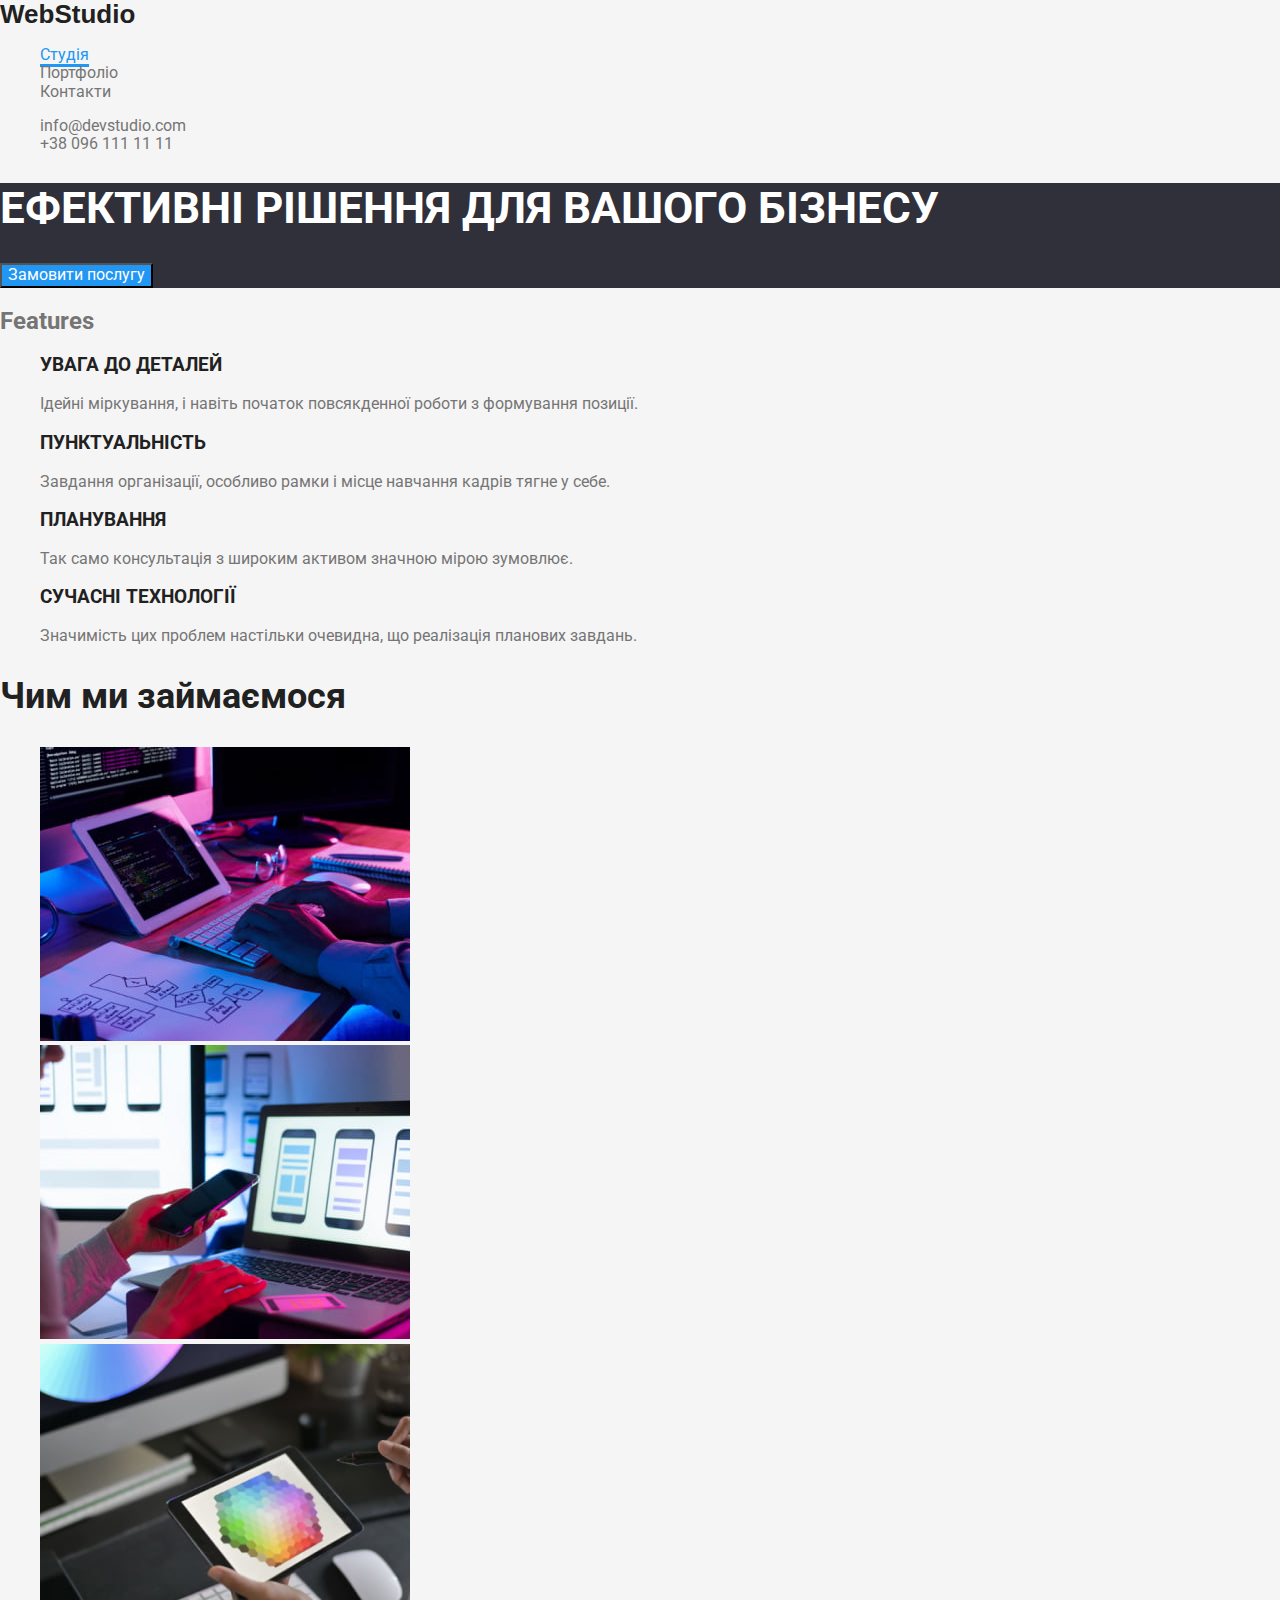
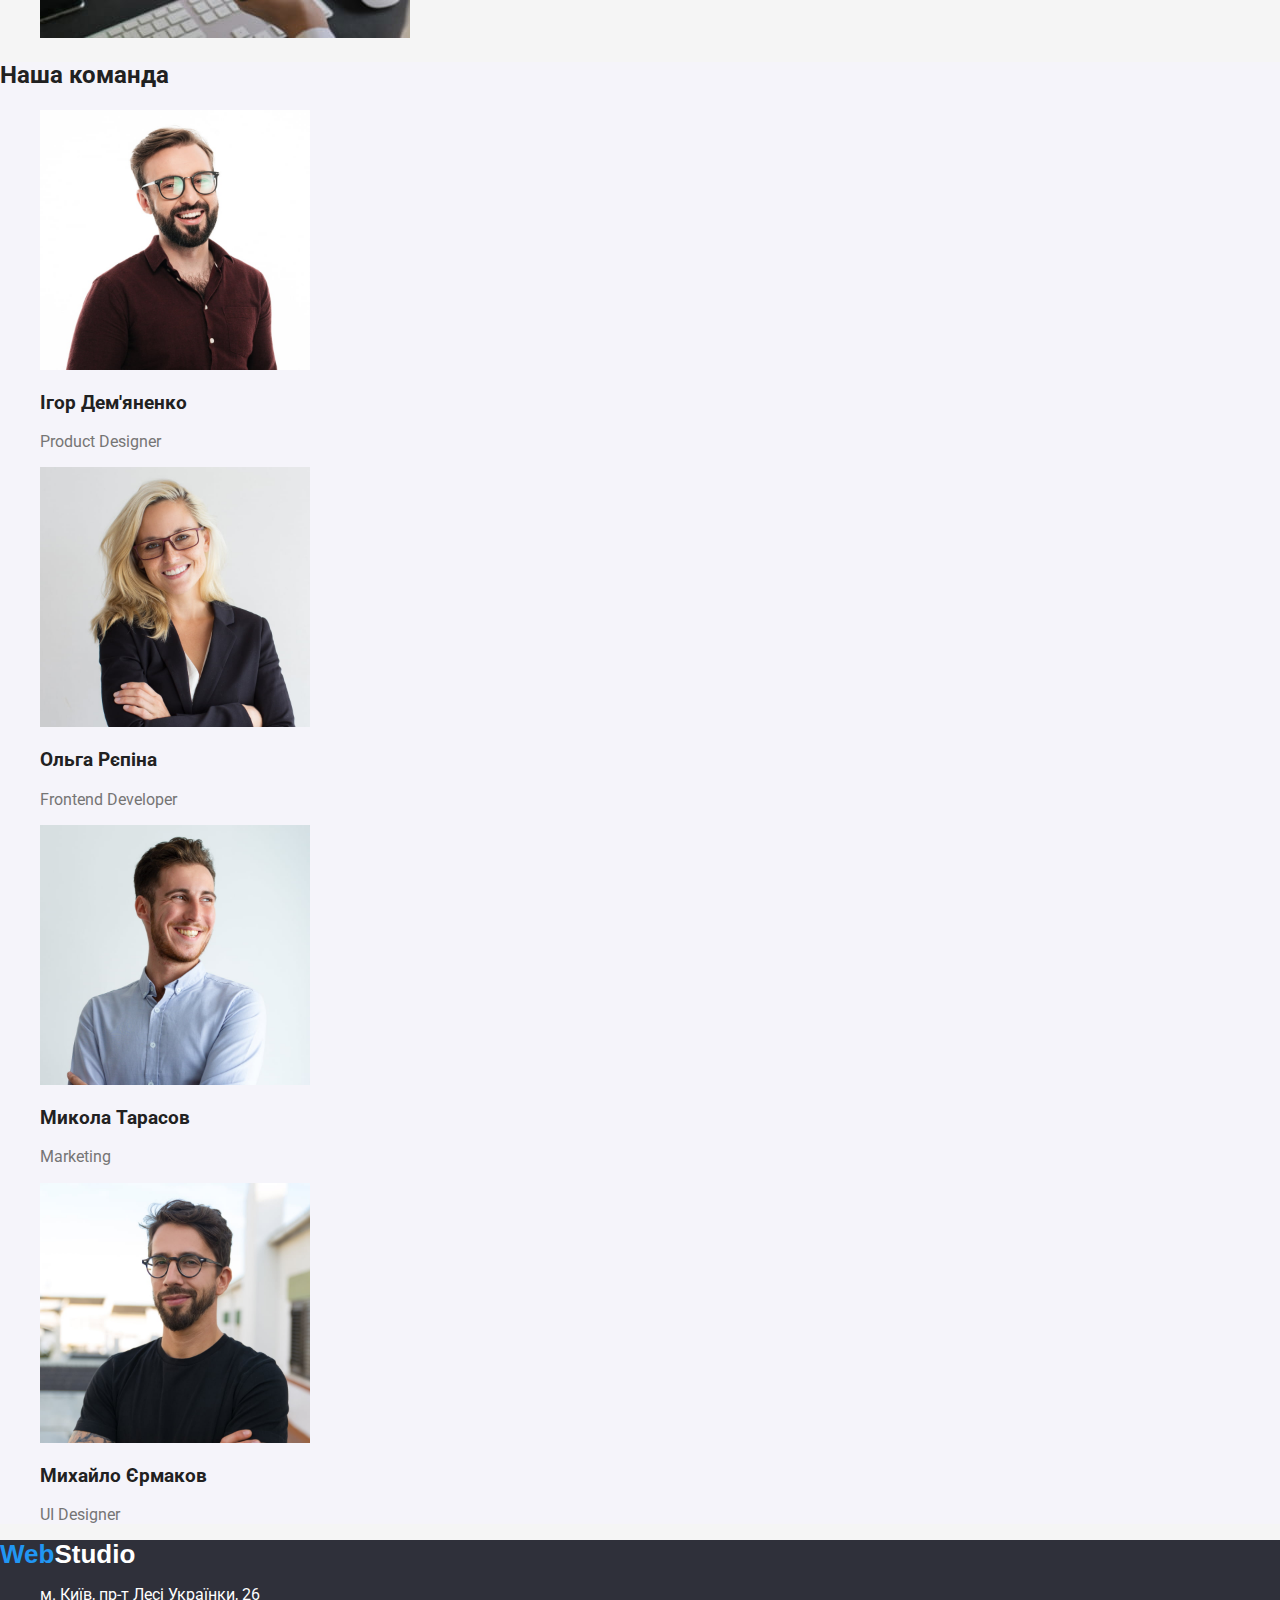
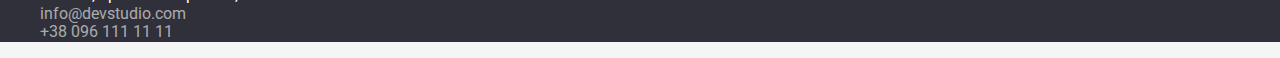
==== index.html @ ac358b52 "add-hovers" ====
<!DOCTYPE html>
<html lang="en">
<head>
    <meta charset="UTF-8">
    <meta name="viewport" content="width=device-width, initial-scale=1.0">
    <title>ВЕБ Судія Києва</title>
    <link
    rel="stylesheet"
    href="https://cdnjs.cloudflare.com/ajax/libs/modern-normalize/1.0.0/modern-normalize.min.css"/>
    <link rel="preconnect" href="https://fonts.googleapis.com">
    <link rel="preconnect" href="https://fonts.gstatic.com" crossorigin>
    <link href="https://fonts.googleapis.com/css2?family=Raleway:wght@700&family=Roboto:wght@400;500;700;900&display=swap"
        rel="stylesheet">
    <link rel="stylesheet" href="./css/styles.css">
</head>
<body>
    <header>
        <!-- LOGO -->
        <a class="logo" href="./index.html">web<span class="logo-acsent">Studio</span></a>
        <!-- NAVIGATION -->
        <nav class="nav">
            <ul class="nav_list">
                <li class="nav_item"><a class="nav_link active" href="./index.html">студія</a></li>
                <li class="nav_item"><a class="nav_link" href="./portfolio.html">портфоліо</a></li>
                <li class="nav_item"><a class="nav_link" href="#address_s">контакти</a></li>
            </ul>
        </nav>
        <!-- CONTACTS -->
        <ul class="contacts_list list">
            <li class="contacts_item"><a class="contacts mail" href="mailto:info@devstudio.com">info@devstudio.com</a></li>
            <li class="contacts_item"><a class="contacts tel" href="tel:+380961111111">+38 096 111 11 11</a></li>
    </ul>
    </header>
    <main>
        <!-- HERO -->
        <section class="hero">
            <h1 class="hero_title">Ефективні рішення для вашого бізнесу</h1>
            <button type="button" class="hero_button">Замовити послугу</button>
        </section>
        <!-- FEATURES -->
        <section class="features"> 
            <h2 class="features_title">Features</h2>
        <ul class="features_list">
            <li class="features_item"><h3 class="features_item-title">УВАГА ДО ДЕТАЛЕЙ</h3><p>Ідейні міркування, і навіть початок повсякденної роботи з формування позиції.</p></li>
            <li class="features_item"><h3 class="features_item-title">ПУНКТУАЛЬНІСТЬ</h3><p>Завдання організації, особливо рамки і місце навчання кадрів тягне у себе.</p></li>
            <li class="features_item"><h3 class="features_item-title">ПЛАНУВАННЯ</h3><p>Так само консультація з широким активом значною мірою зумовлює.</p></li>
            <li class="features_item"><h3 class="features_item-title">СУЧАСНІ ТЕХНОЛОГІЇ</h3><p>Значимість цих проблем настільки очевидна, що реалізація планових завдань.</p></li>
        </ul>                           
        </section>
        <!-- our business -->
        <section class="our-work">
            <h2 class="our-work_title">Чим ми займаємося</h2>
            <ul class="our-work_list">
            <li class="our-work_item"><img width="370" src="images/our_work/desktot.jpg" alt=""></li>
            <li class="our-work_item"><img width="370" src="images/our_work/mobile.jpg" alt=""></li>
            <li class="our-work_item"><img width="370" src="images/our_work/tablet.jpg" alt=""></li>
        </ul>
        </section>
        <!-- TEAM -->
        <section class="team">
            <h2 class="team_title">Наша команда</h2>
        <ul class="team_list">
            <li class="team_item"><div><img width="270" src="images/team/igor.jpg" alt=""><h3 class="team_item-title">Ігор Дем'яненко</h3><p>Product Designer</p></div></li>
            <li class="team_item"><div><img width="270" src="images/team/olga.jpg" alt=""><h3 class="team_item-title">Ольга Рєпіна</h3><p>Frontend Developer</p></div></li>
            <li class="team_item"><div><img width="270" src="images/team/mukola.jpg" alt=""><h3 class="team_item-title">Микола Тарасов</h3><p>Marketing</p></div></li>
            <li class="team_item"><div><img width="270" src="images/team/muhaylo.jpg" alt=""><h3 class="team_item-title">Михайло Єрмаков</h3><p>UI Designer</p></div>
            </li>
        </ul>
        </section>
    </main>
    <footer class="footer">
        <!-- LOGO -->
        <a class="logo" href="./index.html">web<span class="logo-acsent">Studio</span></a>
        <!-- ADDRESS -->
        <address class="address" id="address_s">
            <ul class="address_list">
            <li class="address_item"><a class="address_link address-map" href="https://www.google.com/maps/place/%D0%B1%D1%83%D0%BB.+%D0%9B%D0%B5%D1%81%D0%B8+%D0%A3%D0%BA%D1%80%D0%B0%D0%B8%D0%BD%D0%BA%D0%B8,+26,+%D0%9A%D0%B8%D0%B5%D0%B2,+02000/@50.4260705,30.5378545,18.25z/data=!4m10!1m2!2m1!1z0LwuINCa0LjRl9CyLCDQv9GALdGCINCb0LXRgdGWINCj0LrRgNCw0ZfQvdC60LgsIDI2!3m6!1s0x40d4cf0e033ecbe9:0x57a4dffefec77da0!8m2!3d50.4265807!4d30.5383858!15sCjPQvC4g0JrQuNGX0LIsINC_0YAt0YIg0JvQtdGB0ZYg0KPQutGA0LDRl9C90LrQuCwgMjaSARFjb21wb3VuZF9idWlsZGluZ-ABAA!16s%2Fg%2F1tctq5jv?entry=ttu"
                target="_blank" >м. Київ, пр-т Лесі Українки, 26</a></li>
            <li class="address_item"><a class="address_link address-mail" href="mailto:info@devstudio.com">info@devstudio.com</a></li>
            <li class="address_item"><a class="address_link address-tel" href="tel:+380961111111">+38 096 111 11 11</a></li>
        </ul>
        </address>
    </footer>
</body>
</html>
---- css/styles.css ----
:root{
    --main-text-color:#757575;
    --sec-text-color:#212121;
    --acsent-text-color:#FFFFFF;
    --acsent-cec-text-color:#2196F3;

    --main-bgc:#F5F5F5;
    --sec-bgc:#F5F4FA;
    --acsent-bgc:#2F303A;

    --main-text-size: 16px;
}



body {
    background: var(--main-bgc); 
    color: var(--main-text-color);
    font-size: var(--main-text-size);
    font-family: roboto, sans-serif;
}

ul {
list-style: none;
}


a {
    text-decoration: none;
   color: var(--main-text-color);
}

.logo {
    color: var(--acsent-cec-text-color);
    font-size: 26px;
    font-weight: 700;
    text-transform: capitalize;
    font-family: ralewey, sans-serif;
}

.logo:hover {
    color: var(--sec-text-color);
}

.logo-acsent {
    color: var(--sec-text-color);
    text-transform: capitalize;
}

.logo-acsent:hover {
    color: var(--acsent-cec-text-color);
}

.nav_link {
    text-transform: capitalize;
}

.nav_link:hover,
.nav_link:focus {
    color: var(--acsent-cec-text-color);
}

.active {
    color: var(--acsent-cec-text-color);
    border-bottom: 3px solid var(--acsent-cec-text-color);
}

.contacts:hover,
.contacts:focus {
    color: var(--acsent-cec-text-color);
}

.hero {
    background-color: var(--acsent-bgc);
}

.hero_title {
    font-size: 44px;
    color: var(--acsent-text-color);
    text-transform: uppercase;
}

.hero_button {
     background-color: var(--acsent-cec-text-color);
     color: var(--acsent-text-color);

}

.features_item-title {
    color: var(--sec-text-color);
    font-weight: 700;
    text-transform: capitalize;
}

.our-work_title {
    color: var(--sec-text-color);
    font-size: 36px;
    font-weight: 700;

}

.team {
    background-color: var(--sec-bgc);
}

.team_title {
    color: var(--sec-text-color);
}

.team_item-title {
    color: var(--sec-text-color);
}

.footer {
    background-color: var(--acsent-bgc);
}

.footer .logo-acsent {
    color: var(--acsent-text-color);
}

.footer .logo:hover{
    color: var(--acsent-text-color);
}

.footer .logo-acsent:hover {
    color: var(--acsent-cec-text-color);
}

.address {
    font-style: normal;
    color: var(--acsent-text-color);
}

.address_link:hover{
    color: var(--acsent-cec-text-color);
}

.address-map {
color: var(--acsent-text-color);
}

.address-mail,
.address-tel {
    color: rgba(255, 255, 255, 0.6);
}
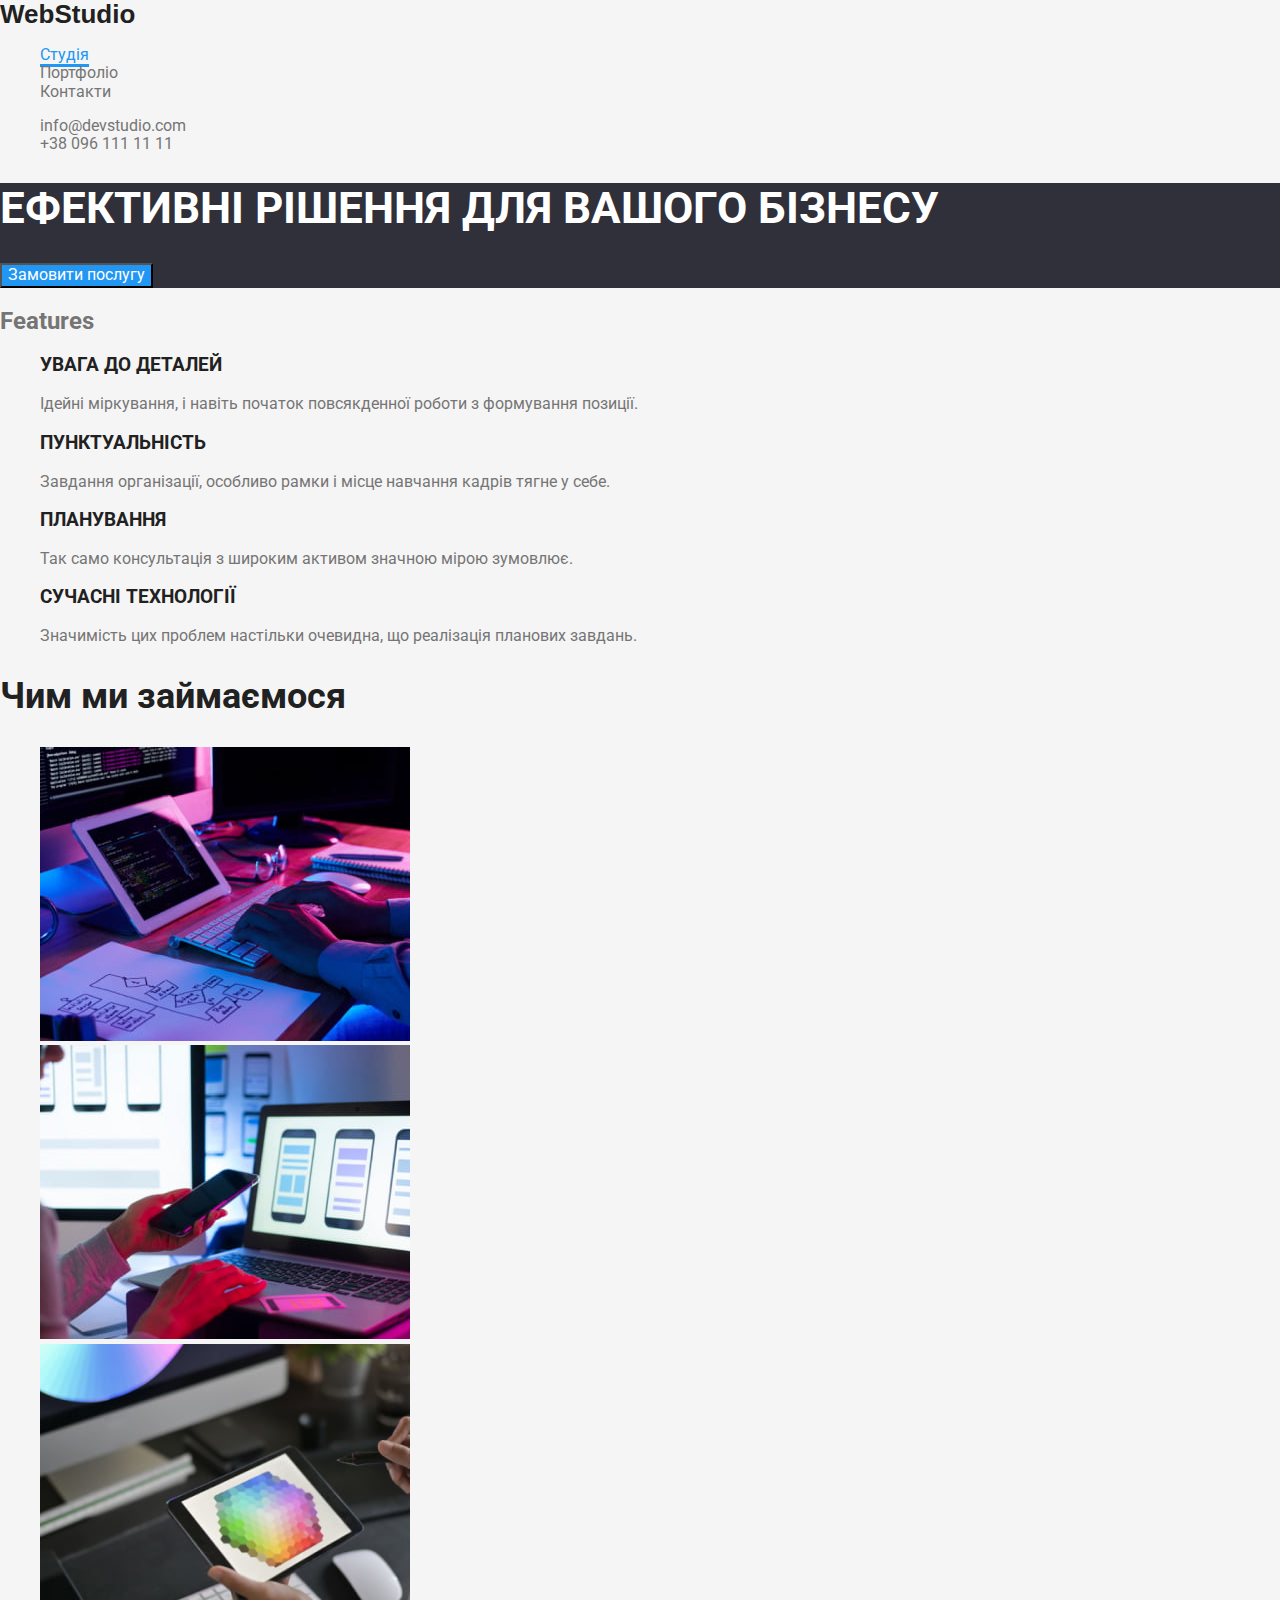
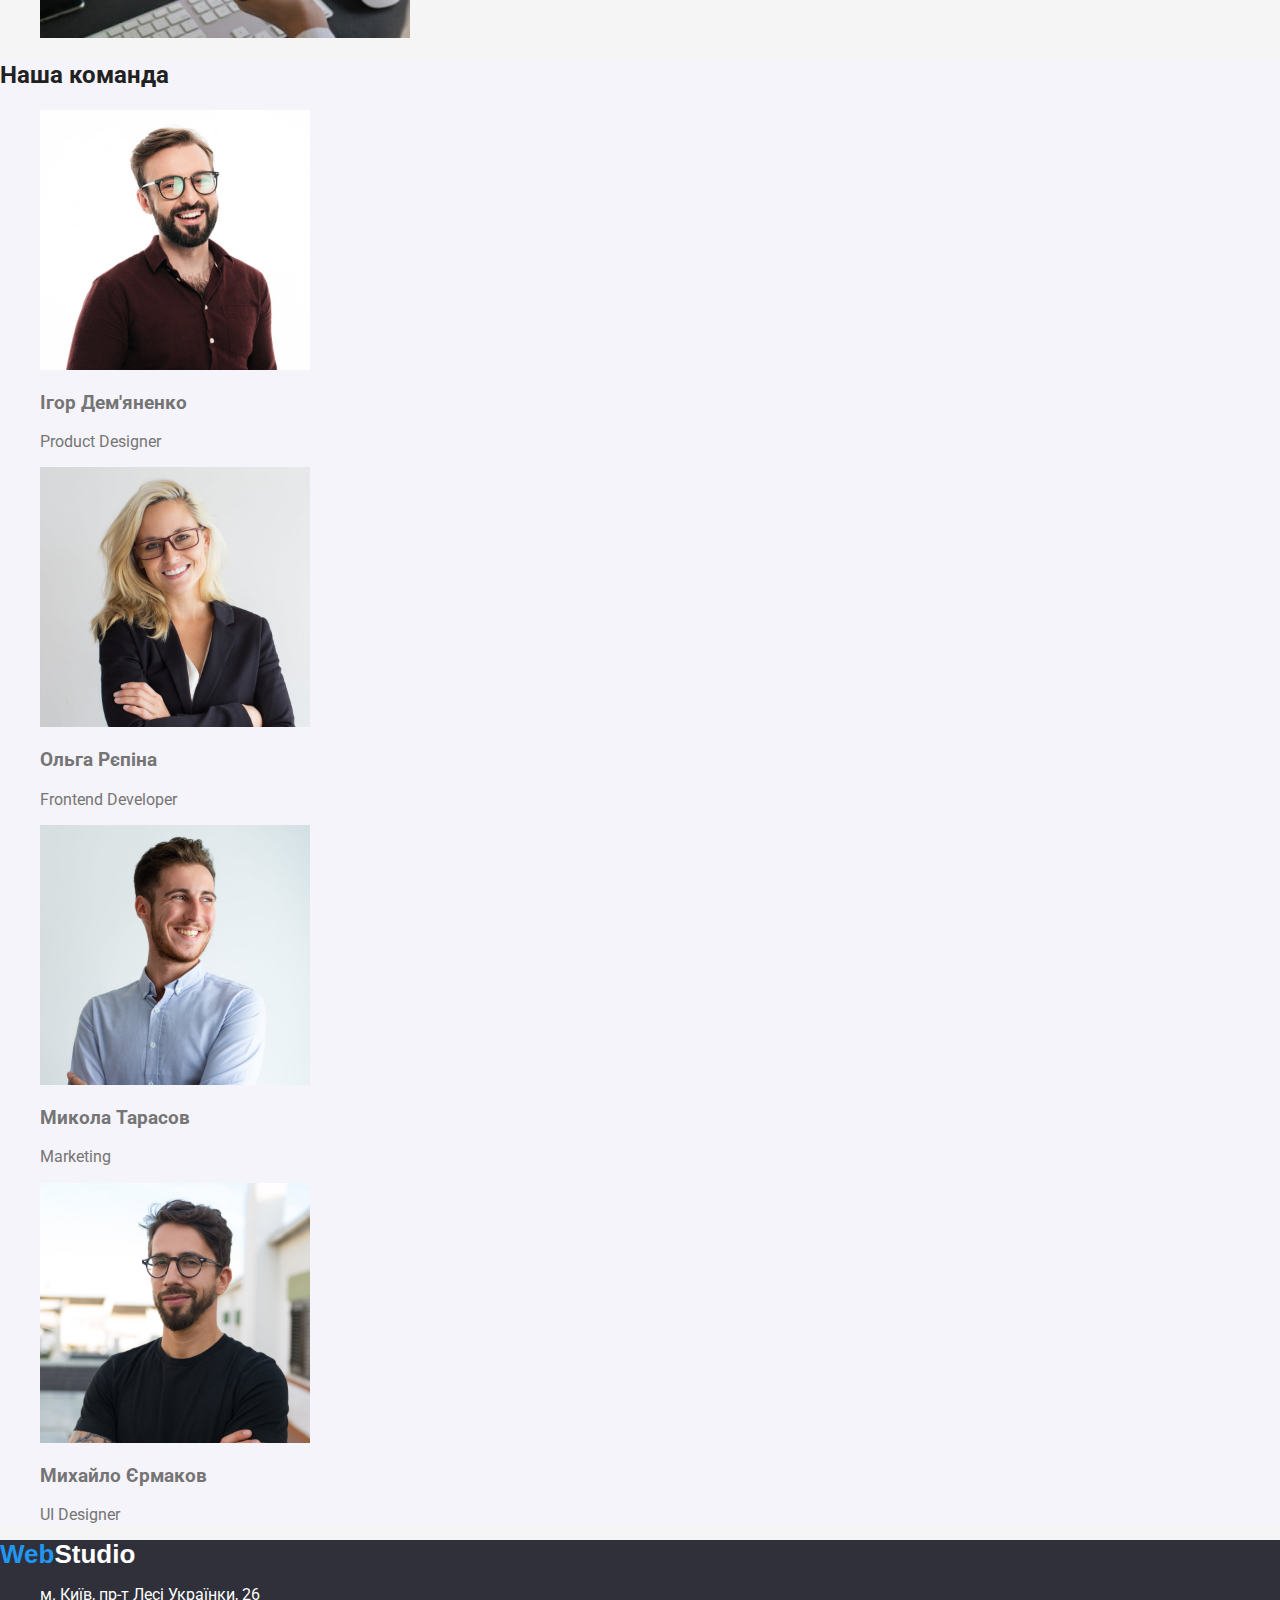
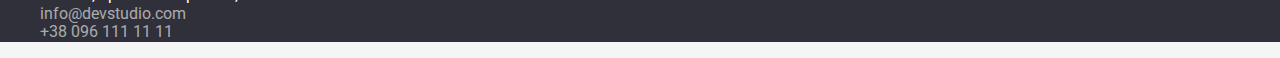
==== commit ac580087: "fin-class-names" ====
--- a/index.html
+++ b/index.html
@@ -20,50 +20,50 @@
         <!-- NAVIGATION -->
         <nav class="nav">
             <ul class="nav_list">
-                <li class="nav_item"><a class="nav_link active" href="./index.html">студія</a></li>
-                <li class="nav_item"><a class="nav_link" href="./portfolio.html">портфоліо</a></li>
-                <li class="nav_item"><a class="nav_link" href="#address_s">контакти</a></li>
+                <li class="nav-item"><a class="nav-link active" href="./index.html">студія</a></li>
+                <li class="nav-item"><a class="nav-link" href="./portfolio.html">портфоліо</a></li>
+                <li class="nav-item"><a class="nav-link" href="#address_s">контакти</a></li>
             </ul>
         </nav>
         <!-- CONTACTS -->
-        <ul class="contacts_list list">
-            <li class="contacts_item"><a class="contacts mail" href="mailto:info@devstudio.com">info@devstudio.com</a></li>
-            <li class="contacts_item"><a class="contacts tel" href="tel:+380961111111">+38 096 111 11 11</a></li>
+        <ul class="contacts-list list">
+            <li class="contacts-item"><a class="contacts-linck mail" href="mailto:info@devstudio.com">info@devstudio.com</a></li>
+            <li class="contacts-item"><a class="contacts-linck tel" href="tel:+380961111111">+38 096 111 11 11</a></li>
     </ul>
     </header>
     <main>
         <!-- HERO -->
         <section class="hero">
-            <h1 class="hero_title">Ефективні рішення для вашого бізнесу</h1>
-            <button type="button" class="hero_button">Замовити послугу</button>
+            <h1 class="hero-title">Ефективні рішення для вашого бізнесу</h1>
+            <button type="button" class="hero-button">Замовити послугу</button>
         </section>
         <!-- FEATURES -->
         <section class="features"> 
-            <h2 class="features_title">Features</h2>
-        <ul class="features_list">
-            <li class="features_item"><h3 class="features_item-title">УВАГА ДО ДЕТАЛЕЙ</h3><p>Ідейні міркування, і навіть початок повсякденної роботи з формування позиції.</p></li>
-            <li class="features_item"><h3 class="features_item-title">ПУНКТУАЛЬНІСТЬ</h3><p>Завдання організації, особливо рамки і місце навчання кадрів тягне у себе.</p></li>
-            <li class="features_item"><h3 class="features_item-title">ПЛАНУВАННЯ</h3><p>Так само консультація з широким активом значною мірою зумовлює.</p></li>
-            <li class="features_item"><h3 class="features_item-title">СУЧАСНІ ТЕХНОЛОГІЇ</h3><p>Значимість цих проблем настільки очевидна, що реалізація планових завдань.</p></li>
+            <h2 class="features-title">Features</h2>
+        <ul class="features-list">
+            <li class="features-item"><h3 class="features-item-title">УВАГА ДО ДЕТАЛЕЙ</h3><p>Ідейні міркування, і навіть початок повсякденної роботи з формування позиції.</p></li>
+            <li class="features-item"><h3 class="features-item-title">ПУНКТУАЛЬНІСТЬ</h3><p>Завдання організації, особливо рамки і місце навчання кадрів тягне у себе.</p></li>
+            <li class="features-item"><h3 class="features-item-title">ПЛАНУВАННЯ</h3><p>Так само консультація з широким активом значною мірою зумовлює.</p></li>
+            <li class="features-item"><h3 class="features-item-title">СУЧАСНІ ТЕХНОЛОГІЇ</h3><p>Значимість цих проблем настільки очевидна, що реалізація планових завдань.</p></li>
         </ul>                           
         </section>
         <!-- our business -->
         <section class="our-work">
-            <h2 class="our-work_title">Чим ми займаємося</h2>
-            <ul class="our-work_list">
-            <li class="our-work_item"><img width="370" src="images/our_work/desktot.jpg" alt=""></li>
-            <li class="our-work_item"><img width="370" src="images/our_work/mobile.jpg" alt=""></li>
-            <li class="our-work_item"><img width="370" src="images/our_work/tablet.jpg" alt=""></li>
+            <h2 class="our-work-title">Чим ми займаємося</h2>
+            <ul class="our-work-list">
+            <li class="our-work-item"><img width="370" src="images/our_work/desktot.jpg" alt=""></li>
+            <li class="our-work-item"><img width="370" src="images/our_work/mobile.jpg" alt=""></li>
+            <li class="our-work-item"><img width="370" src="images/our_work/tablet.jpg" alt=""></li>
         </ul>
         </section>
         <!-- TEAM -->
         <section class="team">
-            <h2 class="team_title">Наша команда</h2>
-        <ul class="team_list">
-            <li class="team_item"><div><img width="270" src="images/team/igor.jpg" alt=""><h3 class="team_item-title">Ігор Дем'яненко</h3><p>Product Designer</p></div></li>
-            <li class="team_item"><div><img width="270" src="images/team/olga.jpg" alt=""><h3 class="team_item-title">Ольга Рєпіна</h3><p>Frontend Developer</p></div></li>
-            <li class="team_item"><div><img width="270" src="images/team/mukola.jpg" alt=""><h3 class="team_item-title">Микола Тарасов</h3><p>Marketing</p></div></li>
-            <li class="team_item"><div><img width="270" src="images/team/muhaylo.jpg" alt=""><h3 class="team_item-title">Михайло Єрмаков</h3><p>UI Designer</p></div>
+            <h2 class="team-title">Наша команда</h2>
+        <ul class="team-list">
+            <li class="team-item"><div><img width="270" src="images/team/igor.jpg" alt=""><h3 class="team_item-title">Ігор Дем'яненко</h3><p>Product Designer</p></div></li>
+            <li class="team-item"><div><img width="270" src="images/team/olga.jpg" alt=""><h3 class="team_item-title">Ольга Рєпіна</h3><p>Frontend Developer</p></div></li>
+            <li class="team-item"><div><img width="270" src="images/team/mukola.jpg" alt=""><h3 class="team_item-title">Микола Тарасов</h3><p>Marketing</p></div></li>
+            <li class="team-item"><div><img width="270" src="images/team/muhaylo.jpg" alt=""><h3 class="team_item-title">Михайло Єрмаков</h3><p>UI Designer</p></div>
             </li>
         </ul>
         </section>
@@ -73,11 +73,11 @@
         <a class="logo" href="./index.html">web<span class="logo-acsent">Studio</span></a>
         <!-- ADDRESS -->
         <address class="address" id="address_s">
-            <ul class="address_list">
-            <li class="address_item"><a class="address_link address-map" href="https://www.google.com/maps/place/%D0%B1%D1%83%D0%BB.+%D0%9B%D0%B5%D1%81%D0%B8+%D0%A3%D0%BA%D1%80%D0%B0%D0%B8%D0%BD%D0%BA%D0%B8,+26,+%D0%9A%D0%B8%D0%B5%D0%B2,+02000/@50.4260705,30.5378545,18.25z/data=!4m10!1m2!2m1!1z0LwuINCa0LjRl9CyLCDQv9GALdGCINCb0LXRgdGWINCj0LrRgNCw0ZfQvdC60LgsIDI2!3m6!1s0x40d4cf0e033ecbe9:0x57a4dffefec77da0!8m2!3d50.4265807!4d30.5383858!15sCjPQvC4g0JrQuNGX0LIsINC_0YAt0YIg0JvQtdGB0ZYg0KPQutGA0LDRl9C90LrQuCwgMjaSARFjb21wb3VuZF9idWlsZGluZ-ABAA!16s%2Fg%2F1tctq5jv?entry=ttu"
+            <ul class="address-list">
+            <li class="address-item"><a class="address-link address-map" href="https://www.google.com/maps/place/%D0%B1%D1%83%D0%BB.+%D0%9B%D0%B5%D1%81%D0%B8+%D0%A3%D0%BA%D1%80%D0%B0%D0%B8%D0%BD%D0%BA%D0%B8,+26,+%D0%9A%D0%B8%D0%B5%D0%B2,+02000/@50.4260705,30.5378545,18.25z/data=!4m10!1m2!2m1!1z0LwuINCa0LjRl9CyLCDQv9GALdGCINCb0LXRgdGWINCj0LrRgNCw0ZfQvdC60LgsIDI2!3m6!1s0x40d4cf0e033ecbe9:0x57a4dffefec77da0!8m2!3d50.4265807!4d30.5383858!15sCjPQvC4g0JrQuNGX0LIsINC_0YAt0YIg0JvQtdGB0ZYg0KPQutGA0LDRl9C90LrQuCwgMjaSARFjb21wb3VuZF9idWlsZGluZ-ABAA!16s%2Fg%2F1tctq5jv?entry=ttu"
                 target="_blank" >м. Київ, пр-т Лесі Українки, 26</a></li>
-            <li class="address_item"><a class="address_link address-mail" href="mailto:info@devstudio.com">info@devstudio.com</a></li>
-            <li class="address_item"><a class="address_link address-tel" href="tel:+380961111111">+38 096 111 11 11</a></li>
+            <li class="address-item"><a class="address-link address-mail" href="mailto:info@devstudio.com">info@devstudio.com</a></li>
+            <li class="address-item"><a class="address-link address-tel" href="tel:+380961111111">+38 096 111 11 11</a></li>
         </ul>
         </address>
     </footer>
--- a/css/styles.css
+++ b/css/styles.css
@@ -51,12 +51,12 @@
     color: var(--acsent-cec-text-color);
 }
 
-.nav_link {
+.nav-link {
     text-transform: capitalize;
 }
 
-.nav_link:hover,
-.nav_link:focus {
+.nav-link:hover,
+.nav-link:focus {
     color: var(--acsent-cec-text-color);
 }
 
@@ -74,25 +74,25 @@
     background-color: var(--acsent-bgc);
 }
 
-.hero_title {
+.hero-title {
     font-size: 44px;
     color: var(--acsent-text-color);
     text-transform: uppercase;
 }
 
-.hero_button {
+.hero-button {
      background-color: var(--acsent-cec-text-color);
      color: var(--acsent-text-color);
 
 }
 
-.features_item-title {
+.features-item-title {
     color: var(--sec-text-color);
     font-weight: 700;
     text-transform: capitalize;
 }
 
-.our-work_title {
+.our-work-title {
     color: var(--sec-text-color);
     font-size: 36px;
     font-weight: 700;
@@ -103,11 +103,11 @@
     background-color: var(--sec-bgc);
 }
 
-.team_title {
+.team-title {
     color: var(--sec-text-color);
 }
 
-.team_item-title {
+.team-item-title {
     color: var(--sec-text-color);
 }
 
@@ -132,7 +132,7 @@
     color: var(--acsent-text-color);
 }
 
-.address_link:hover{
+.address-link:hover{
     color: var(--acsent-cec-text-color);
 }
 
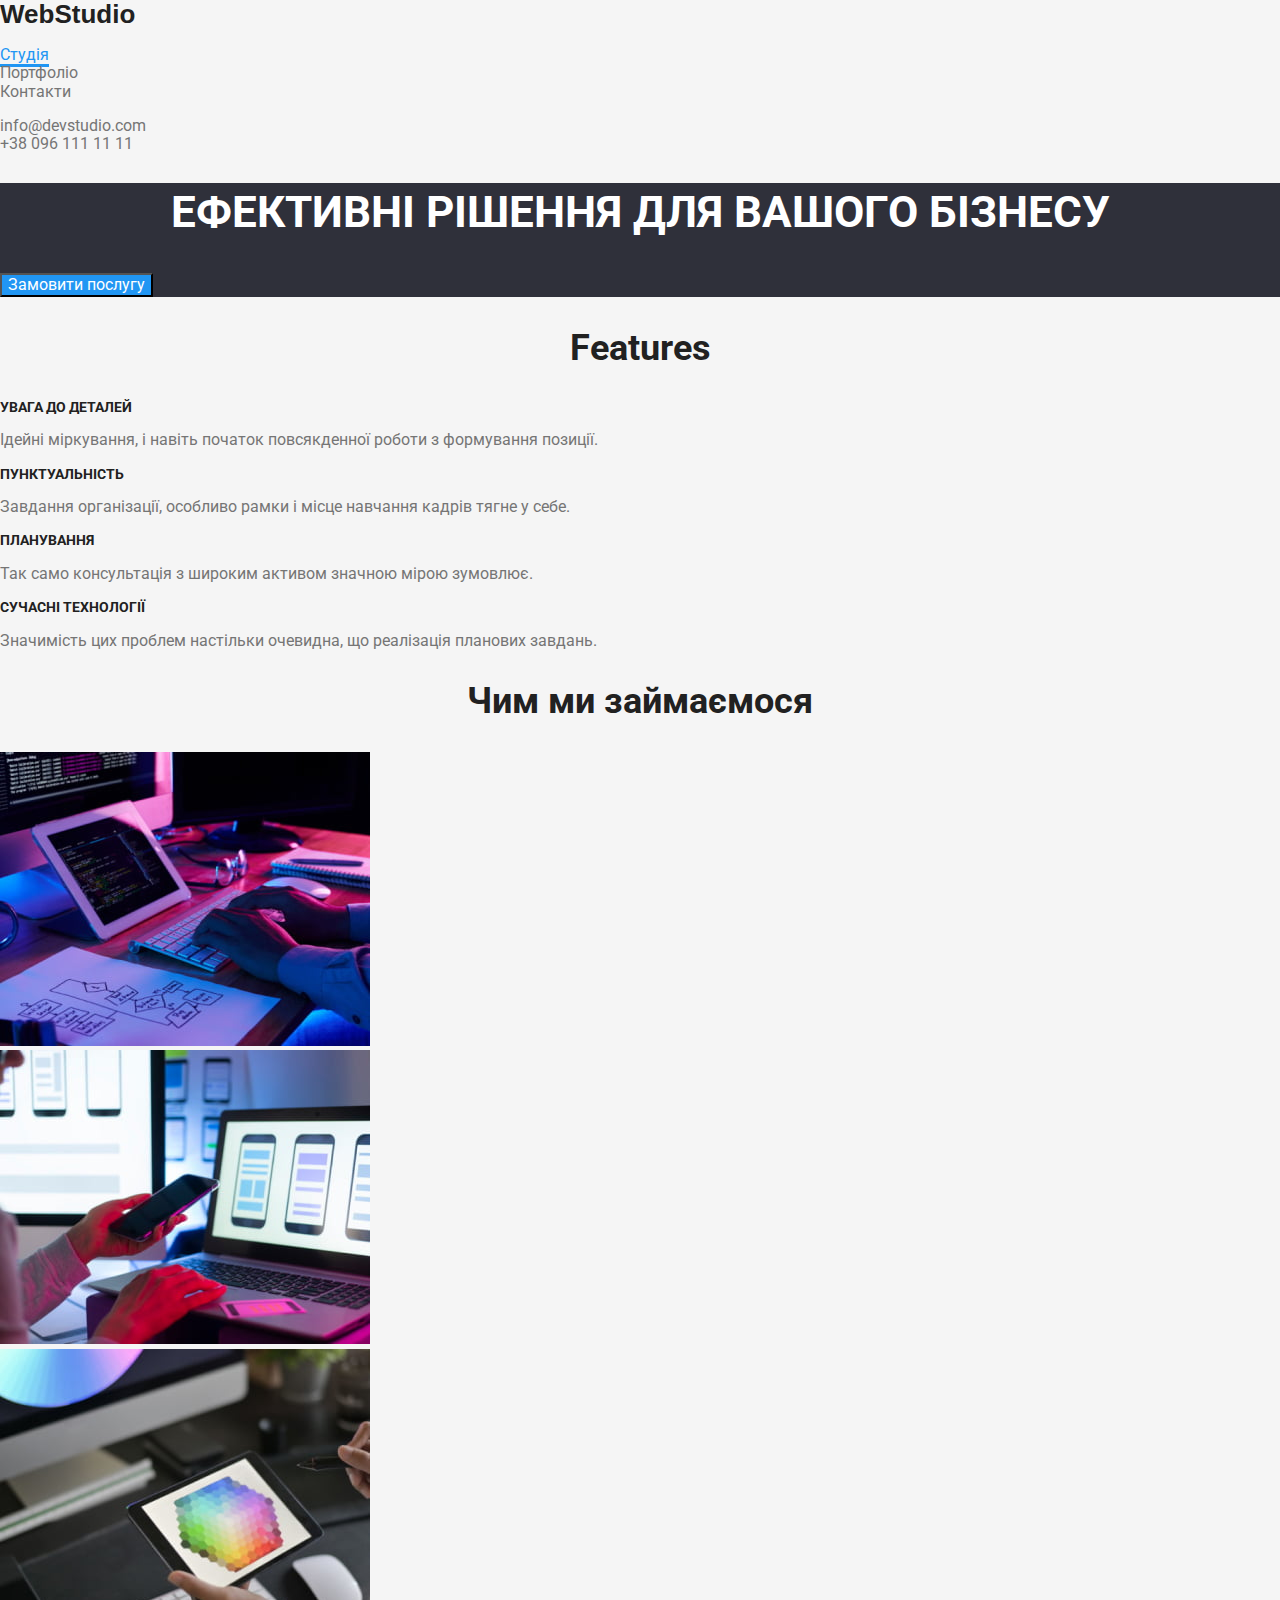
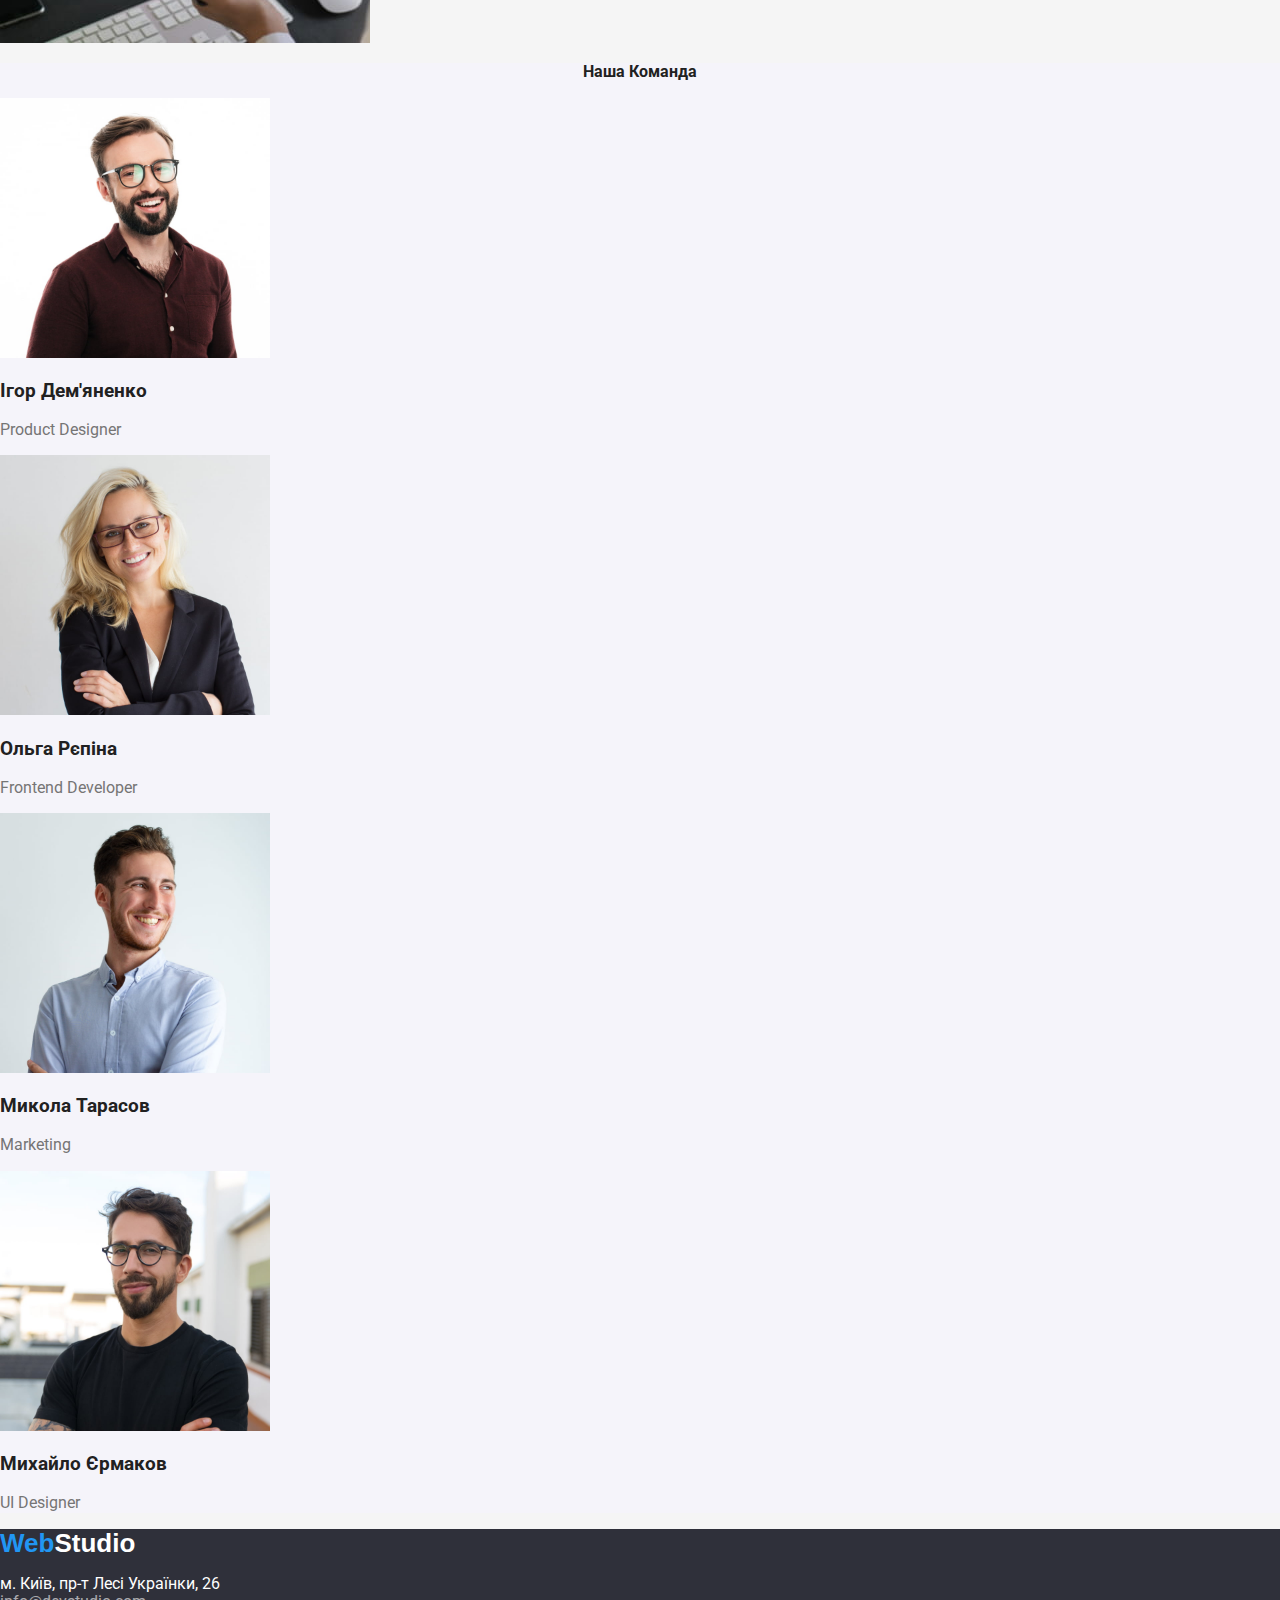
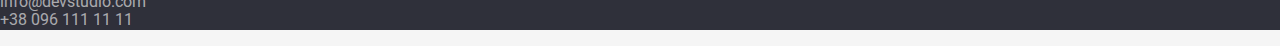
==== commit afb47b91: "add-styles-to-titles" ====
--- a/index.html
+++ b/index.html
@@ -19,7 +19,7 @@
         <a class="logo" href="./index.html">web<span class="logo-acsent">Studio</span></a>
         <!-- NAVIGATION -->
         <nav class="nav">
-            <ul class="nav_list">
+            <ul class="nav-list">
                 <li class="nav-item"><a class="nav-link active" href="./index.html">студія</a></li>
                 <li class="nav-item"><a class="nav-link" href="./portfolio.html">портфоліо</a></li>
                 <li class="nav-item"><a class="nav-link" href="#address_s">контакти</a></li>
@@ -39,17 +39,17 @@
         </section>
         <!-- FEATURES -->
         <section class="features"> 
-            <h2 class="features-title">Features</h2>
+            <h2 class="features-title section-title">Features</h2>
         <ul class="features-list">
-            <li class="features-item"><h3 class="features-item-title">УВАГА ДО ДЕТАЛЕЙ</h3><p>Ідейні міркування, і навіть початок повсякденної роботи з формування позиції.</p></li>
-            <li class="features-item"><h3 class="features-item-title">ПУНКТУАЛЬНІСТЬ</h3><p>Завдання організації, особливо рамки і місце навчання кадрів тягне у себе.</p></li>
-            <li class="features-item"><h3 class="features-item-title">ПЛАНУВАННЯ</h3><p>Так само консультація з широким активом значною мірою зумовлює.</p></li>
-            <li class="features-item"><h3 class="features-item-title">СУЧАСНІ ТЕХНОЛОГІЇ</h3><p>Значимість цих проблем настільки очевидна, що реалізація планових завдань.</p></li>
+            <li class="features-item"><h3 class="features-item-title">увага до деталей</h3><p>Ідейні міркування, і навіть початок повсякденної роботи з формування позиції.</p></li>
+            <li class="features-item"><h3 class="features-item-title">пунктуальність</h3><p>Завдання організації, особливо рамки і місце навчання кадрів тягне у себе.</p></li>
+            <li class="features-item"><h3 class="features-item-title">планування</h3><p>Так само консультація з широким активом значною мірою зумовлює.</p></li>
+            <li class="features-item"><h3 class="features-item-title">сучасні технології</h3><p>Значимість цих проблем настільки очевидна, що реалізація планових завдань.</p></li>
         </ul>                           
         </section>
         <!-- our business -->
         <section class="our-work">
-            <h2 class="our-work-title">Чим ми займаємося</h2>
+            <h2 class="our-work-title section-title">Чим ми займаємося</h2>
             <ul class="our-work-list">
             <li class="our-work-item"><img width="370" src="images/our_work/desktot.jpg" alt=""></li>
             <li class="our-work-item"><img width="370" src="images/our_work/mobile.jpg" alt=""></li>
@@ -58,12 +58,12 @@
         </section>
         <!-- TEAM -->
         <section class="team">
-            <h2 class="team-title">Наша команда</h2>
+            <h2 class="team-title section-title">Наша команда</h2>
         <ul class="team-list">
-            <li class="team-item"><div><img width="270" src="images/team/igor.jpg" alt=""><h3 class="team_item-title">Ігор Дем'яненко</h3><p>Product Designer</p></div></li>
-            <li class="team-item"><div><img width="270" src="images/team/olga.jpg" alt=""><h3 class="team_item-title">Ольга Рєпіна</h3><p>Frontend Developer</p></div></li>
-            <li class="team-item"><div><img width="270" src="images/team/mukola.jpg" alt=""><h3 class="team_item-title">Микола Тарасов</h3><p>Marketing</p></div></li>
-            <li class="team-item"><div><img width="270" src="images/team/muhaylo.jpg" alt=""><h3 class="team_item-title">Михайло Єрмаков</h3><p>UI Designer</p></div>
+            <li class="team-item"><div><img width="270" src="images/team/igor.jpg" alt=""><h3 class="team-item-title">Ігор Дем'яненко</h3><p>Product Designer</p></div></li>
+            <li class="team-item"><div><img width="270" src="images/team/olga.jpg" alt=""><h3 class="team-item-title">Ольга Рєпіна</h3><p>Frontend Developer</p></div></li>
+            <li class="team-item"><div><img width="270" src="images/team/mukola.jpg" alt=""><h3 class="team-item-title">Микола Тарасов</h3><p>Marketing</p></div></li>
+            <li class="team-item"><div><img width="270" src="images/team/muhaylo.jpg" alt=""><h3 class="team-item-title">Михайло Єрмаков</h3><p>UI Designer</p></div>
             </li>
         </ul>
         </section>
--- a/css/styles.css
+++ b/css/styles.css
@@ -22,6 +22,7 @@
 
 ul {
 list-style: none;
+padding-left: 0;
 }
 
 
@@ -38,7 +39,8 @@
     font-family: ralewey, sans-serif;
 }
 
-.logo:hover {
+.logo:hover,
+.logo:focus {
     color: var(--sec-text-color);
 }
 
@@ -65,8 +67,8 @@
     border-bottom: 3px solid var(--acsent-cec-text-color);
 }
 
-.contacts:hover,
-.contacts:focus {
+.contacts-linck:hover,
+.contacts-linck:focus {
     color: var(--acsent-cec-text-color);
 }
 
@@ -76,8 +78,10 @@
 
 .hero-title {
     font-size: 44px;
+    line-height:1.36;
     color: var(--acsent-text-color);
     text-transform: uppercase;
+    text-align: center;
 }
 
 .hero-button {
@@ -86,17 +90,20 @@
 
 }
 
-.features-item-title {
+.section-title {
+    font-size: 36px;
+    line-height: 1.17;
     color: var(--sec-text-color);
     font-weight: 700;
-    text-transform: capitalize;
+    text-align: center;
 }
 
-.our-work-title {
+.features-item-title{
     color: var(--sec-text-color);
-    font-size: 36px;
+    font-size: 14px;
     font-weight: 700;
-
+    line-height: 1.17;
+    text-transform: uppercase;
 }
 
 .team {
@@ -105,6 +112,10 @@
 
 .team-title {
     color: var(--sec-text-color);
+    font-size: 16px;
+    text-transform: capitalize;
+    line-height: 1.17;
+
 }
 
 .team-item-title {
@@ -119,7 +130,8 @@
     color: var(--acsent-text-color);
 }
 
-.footer .logo:hover{
+.footer .logo:hover,
+.footer .logo:focus {
     color: var(--acsent-text-color);
 }
 
@@ -132,7 +144,8 @@
     color: var(--acsent-text-color);
 }
 
-.address-link:hover{
+.address-link:hover,
+.address-link:focus{
     color: var(--acsent-cec-text-color);
 }
 
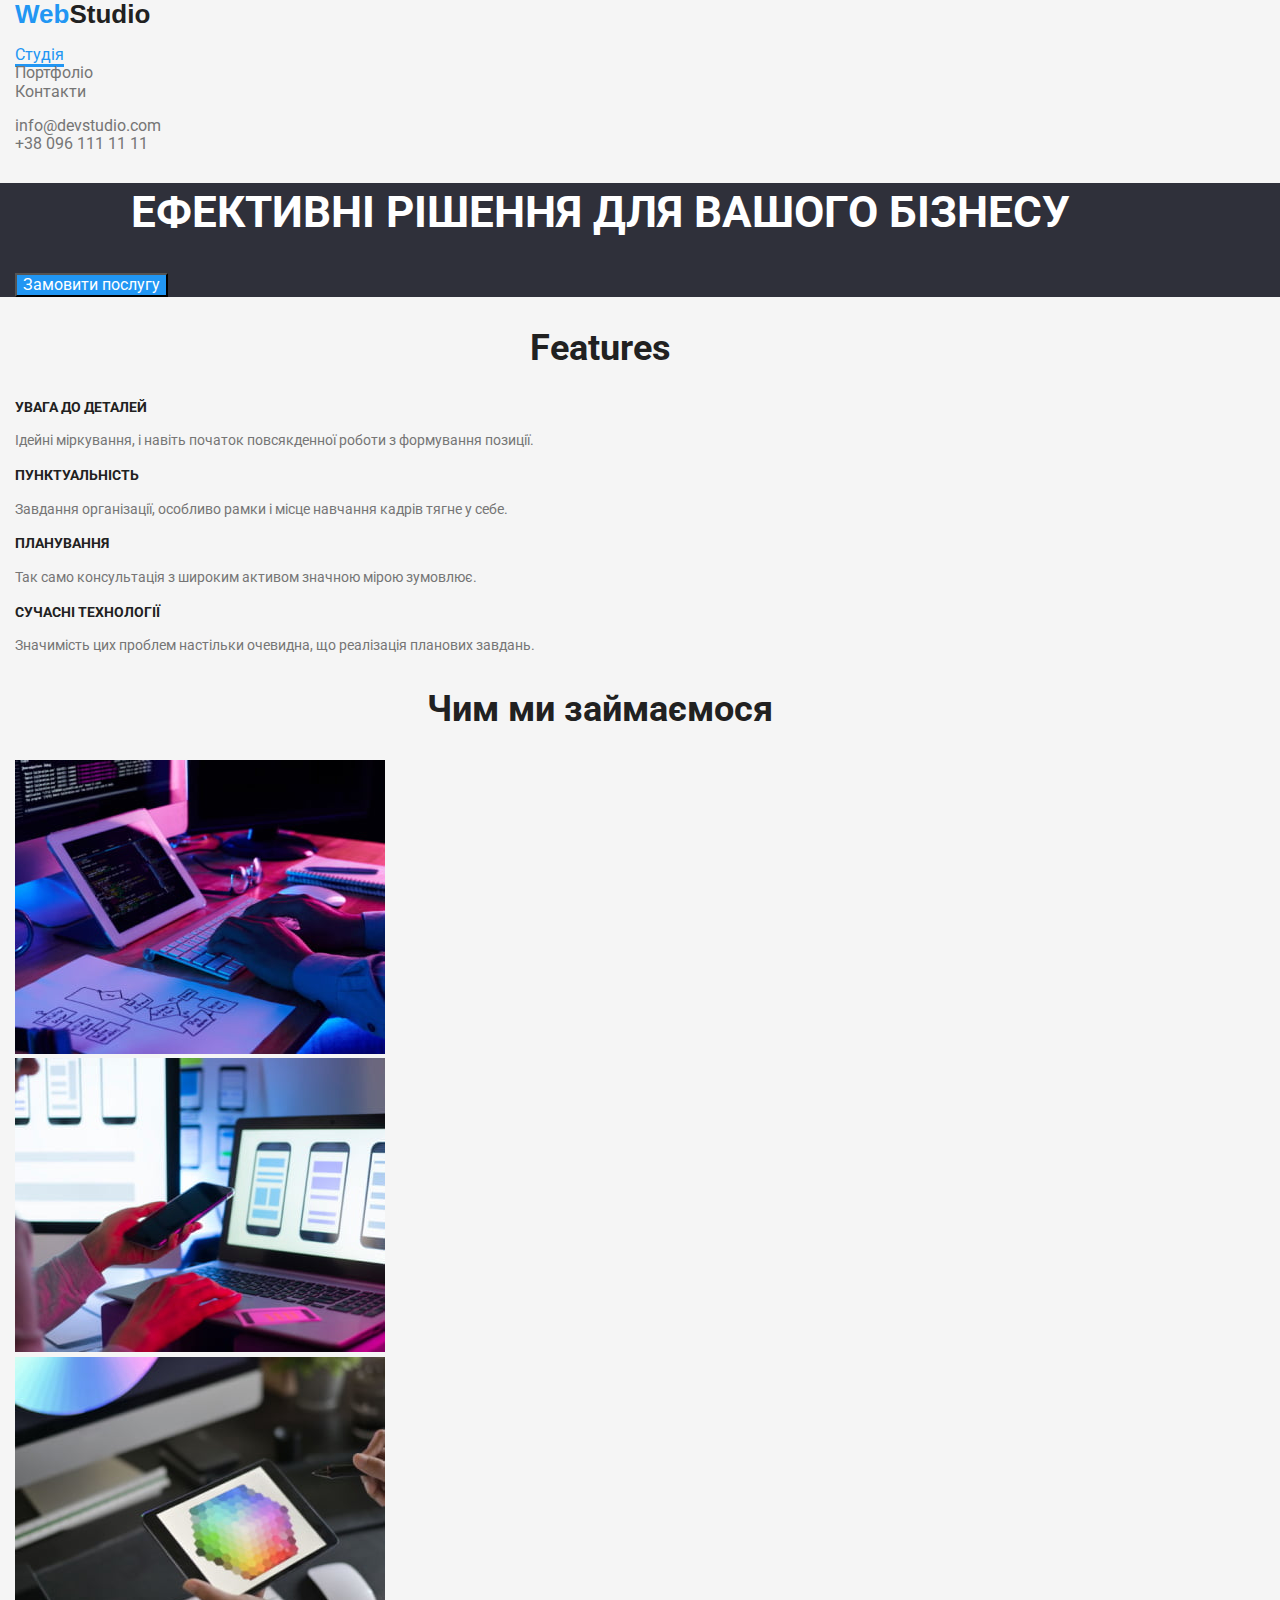
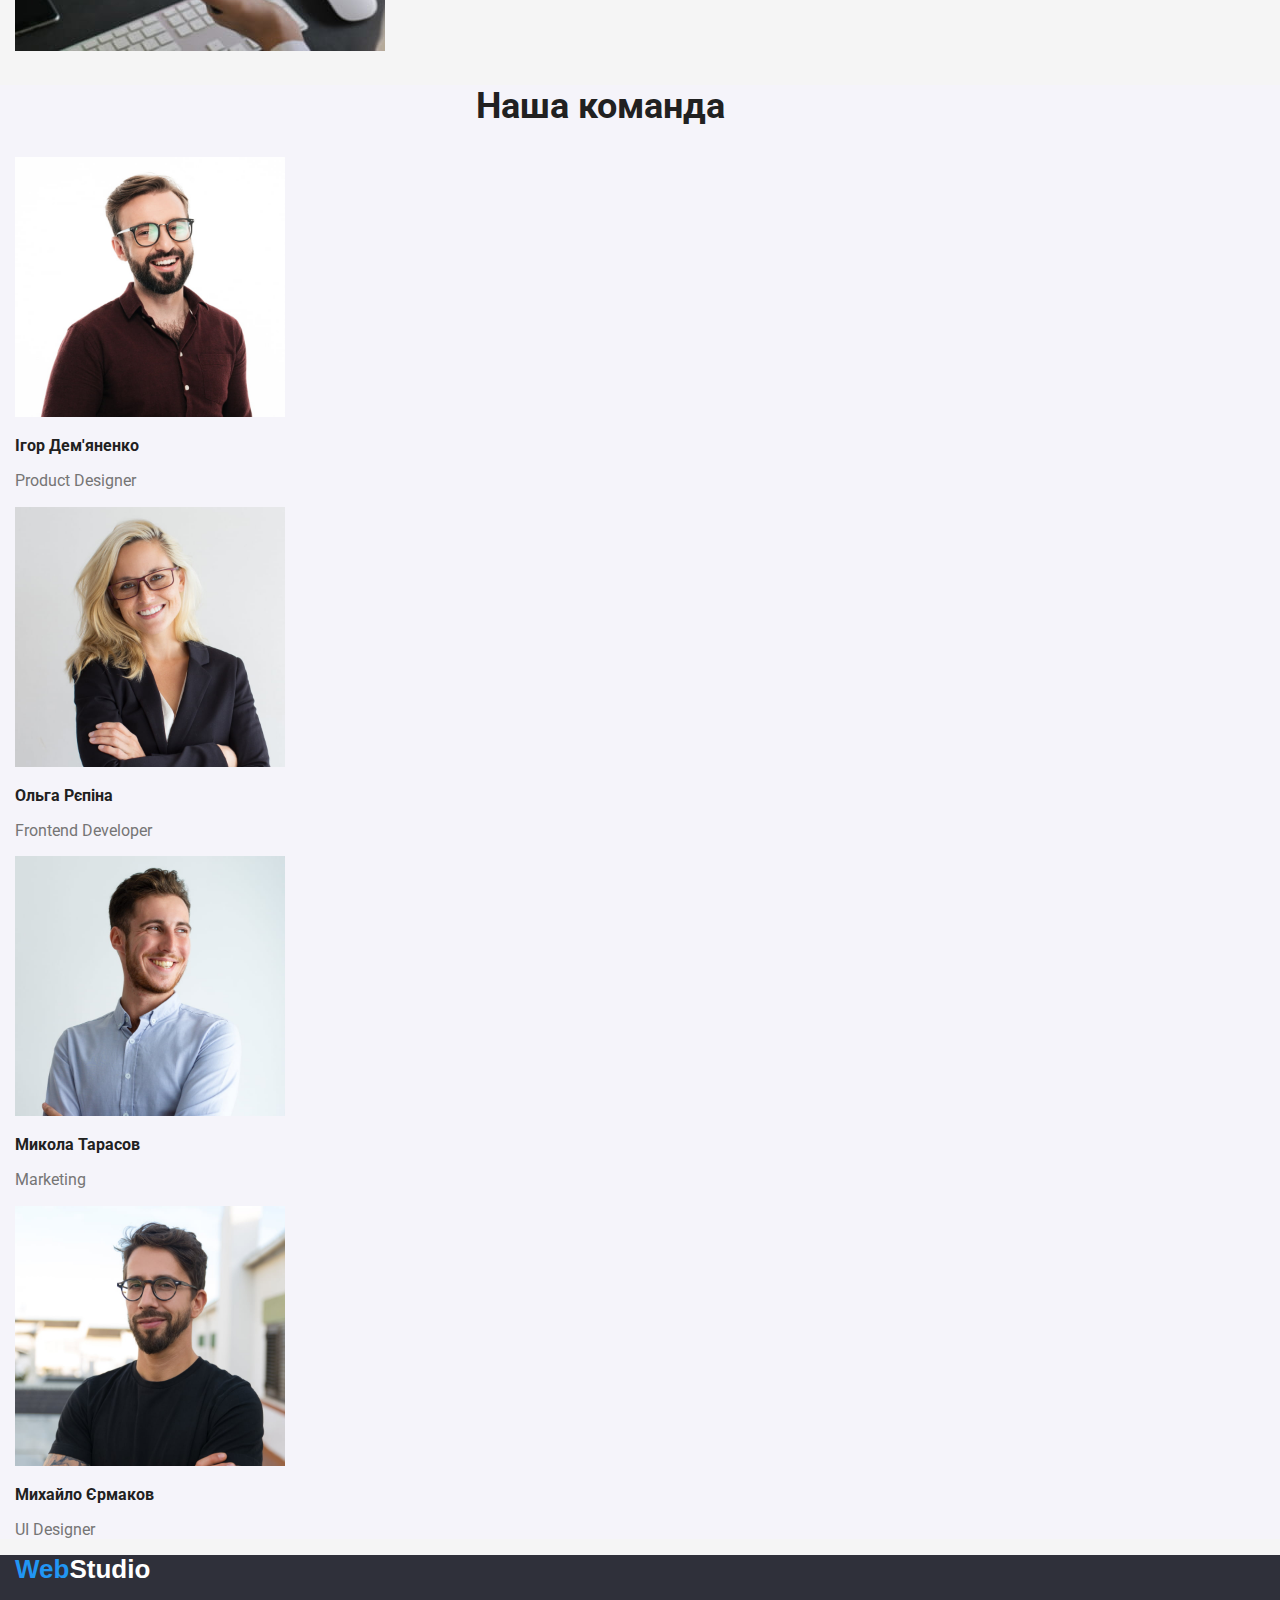
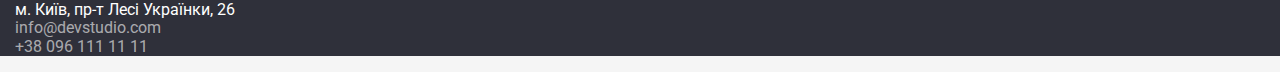
==== commit 4c903016: "add_container" ====
--- a/index.html
+++ b/index.html
@@ -1,85 +1,186 @@
 <!DOCTYPE html>
 <html lang="en">
-<head>
-    <meta charset="UTF-8">
-    <meta name="viewport" content="width=device-width, initial-scale=1.0">
+  <head>
+    <meta charset="UTF-8" />
+    <meta name="viewport" content="width=device-width, initial-scale=1.0" />
     <title>ВЕБ Судія Києва</title>
     <link
-    rel="stylesheet"
-    href="https://cdnjs.cloudflare.com/ajax/libs/modern-normalize/1.0.0/modern-normalize.min.css"/>
-    <link rel="preconnect" href="https://fonts.googleapis.com">
-    <link rel="preconnect" href="https://fonts.gstatic.com" crossorigin>
-    <link href="https://fonts.googleapis.com/css2?family=Raleway:wght@700&family=Roboto:wght@400;500;700;900&display=swap"
-        rel="stylesheet">
-    <link rel="stylesheet" href="./css/styles.css">
-</head>
-<body>
+      rel="stylesheet"
+      href="https://cdnjs.cloudflare.com/ajax/libs/modern-normalize/1.0.0/modern-normalize.min.css"
+    />
+    <link rel="preconnect" href="https://fonts.googleapis.com" />
+    <link rel="preconnect" href="https://fonts.gstatic.com" crossorigin />
+    <link
+      href="https://fonts.googleapis.com/css2?family=Raleway:wght@700&family=Roboto:wght@400;500;700;900&display=swap"
+      rel="stylesheet"
+    />
+    <link rel="stylesheet" href="./css/styles.css" />
+  </head>
+  <body>
     <header>
+      <div class="container">
         <!-- LOGO -->
-        <a class="logo" href="./index.html">web<span class="logo-acsent">Studio</span></a>
+        <a class="logo" href="./index.html"
+          >web<span class="logo-acsent">Studio</span></a
+        >
         <!-- NAVIGATION -->
         <nav class="nav">
-            <ul class="nav-list">
-                <li class="nav-item"><a class="nav-link active" href="./index.html">студія</a></li>
-                <li class="nav-item"><a class="nav-link" href="./portfolio.html">портфоліо</a></li>
-                <li class="nav-item"><a class="nav-link" href="#address_s">контакти</a></li>
-            </ul>
+          <ul class="nav-list">
+            <li class="nav-item">
+              <a class="nav-link active" href="./index.html">студія</a>
+            </li>
+            <li class="nav-item">
+              <a class="nav-link" href="./portfolio.html">портфоліо</a>
+            </li>
+            <li class="nav-item">
+              <a class="nav-link" href="#address_s">контакти</a>
+            </li>
+          </ul>
         </nav>
         <!-- CONTACTS -->
         <ul class="contacts-list list">
-            <li class="contacts-item"><a class="contacts-linck mail" href="mailto:info@devstudio.com">info@devstudio.com</a></li>
-            <li class="contacts-item"><a class="contacts-linck tel" href="tel:+380961111111">+38 096 111 11 11</a></li>
-    </ul>
+          <li class="contacts-item">
+            <a class="contacts-linck mail" href="mailto:info@devstudio.com"
+              >info@devstudio.com</a
+            >
+          </li>
+          <li class="contacts-item">
+            <a class="contacts-linck tel" href="tel:+380961111111"
+              >+38 096 111 11 11</a
+            >
+          </li>
+        </ul>
+      </div>
     </header>
     <main>
-        <!-- HERO -->
-        <section class="hero">
-            <h1 class="hero-title">Ефективні рішення для вашого бізнесу</h1>
-            <button type="button" class="hero-button">Замовити послугу</button>
-        </section>
-        <!-- FEATURES -->
-        <section class="features"> 
-            <h2 class="features-title section-title">Features</h2>
-        <ul class="features-list">
-            <li class="features-item"><h3 class="features-item-title">увага до деталей</h3><p>Ідейні міркування, і навіть початок повсякденної роботи з формування позиції.</p></li>
-            <li class="features-item"><h3 class="features-item-title">пунктуальність</h3><p>Завдання організації, особливо рамки і місце навчання кадрів тягне у себе.</p></li>
-            <li class="features-item"><h3 class="features-item-title">планування</h3><p>Так само консультація з широким активом значною мірою зумовлює.</p></li>
-            <li class="features-item"><h3 class="features-item-title">сучасні технології</h3><p>Значимість цих проблем настільки очевидна, що реалізація планових завдань.</p></li>
-        </ul>                           
-        </section>
-        <!-- our business -->
-        <section class="our-work">
-            <h2 class="our-work-title section-title">Чим ми займаємося</h2>
-            <ul class="our-work-list">
-            <li class="our-work-item"><img width="370" src="images/our_work/desktot.jpg" alt=""></li>
-            <li class="our-work-item"><img width="370" src="images/our_work/mobile.jpg" alt=""></li>
-            <li class="our-work-item"><img width="370" src="images/our_work/tablet.jpg" alt=""></li>
-        </ul>
-        </section>
-        <!-- TEAM -->
-        <section class="team">
-            <h2 class="team-title section-title">Наша команда</h2>
-        <ul class="team-list">
-            <li class="team-item"><div><img width="270" src="images/team/igor.jpg" alt=""><h3 class="team-item-title">Ігор Дем'яненко</h3><p>Product Designer</p></div></li>
-            <li class="team-item"><div><img width="270" src="images/team/olga.jpg" alt=""><h3 class="team-item-title">Ольга Рєпіна</h3><p>Frontend Developer</p></div></li>
-            <li class="team-item"><div><img width="270" src="images/team/mukola.jpg" alt=""><h3 class="team-item-title">Микола Тарасов</h3><p>Marketing</p></div></li>
-            <li class="team-item"><div><img width="270" src="images/team/muhaylo.jpg" alt=""><h3 class="team-item-title">Михайло Єрмаков</h3><p>UI Designer</p></div>
+      <!-- HERO -->
+      <section class="hero">
+        <div class="container">
+          <h1 class="hero-title">Ефективні рішення для вашого бізнесу</h1>
+          <button type="button" class="hero-button">Замовити послугу</button>
+        </div>
+      </section>
+      <!-- FEATURES -->
+      <section class="features">
+        <div class="container">
+          <h2 class="features-title section-title">Features</h2>
+          <ul class="features-list">
+            <li class="features-item">
+              <h3 class="features-item-title">увага до деталей</h3>
+              <p>
+                Ідейні міркування, і навіть початок повсякденної роботи з
+                формування позиції.
+              </p>
             </li>
-        </ul>
-        </section>
+            <li class="features-item">
+              <h3 class="features-item-title">пунктуальність</h3>
+              <p>
+                Завдання організації, особливо рамки і місце навчання кадрів
+                тягне у себе.
+              </p>
+            </li>
+            <li class="features-item">
+              <h3 class="features-item-title">планування</h3>
+              <p>
+                Так само консультація з широким активом значною мірою зумовлює.
+              </p>
+            </li>
+            <li class="features-item">
+              <h3 class="features-item-title">сучасні технології</h3>
+              <p>
+                Значимість цих проблем настільки очевидна, що реалізація
+                планових завдань.
+              </p>
+            </li>
+          </ul>
+        </div>
+      </section>
+      <!-- our business -->
+      <section class="our-work">
+        <div class="container">
+          <h2 class="our-work-title section-title">Чим ми займаємося</h2>
+          <ul class="our-work-list">
+            <li class="our-work-item">
+              <img width="370" src="images/our_work/desktot.jpg" alt="" />
+            </li>
+            <li class="our-work-item">
+              <img width="370" src="images/our_work/mobile.jpg" alt="" />
+            </li>
+            <li class="our-work-item">
+              <img width="370" src="images/our_work/tablet.jpg" alt="" />
+            </li>
+          </ul>
+        </div>
+      </section>
+      <!-- TEAM -->
+      <section class="team">
+        <div class="container">
+          <h2 class="team-title section-title">Наша команда</h2>
+          <ul class="team-list">
+            <li class="team-item">
+              <div>
+                <img width="270" src="images/team/igor.jpg" alt="" />
+                <h3 class="team-item-title">Ігор Дем'яненко</h3>
+                <p>Product Designer</p>
+              </div>
+            </li>
+            <li class="team-item">
+              <div>
+                <img width="270" src="images/team/olga.jpg" alt="" />
+                <h3 class="team-item-title">Ольга Рєпіна</h3>
+                <p>Frontend Developer</p>
+              </div>
+            </li>
+            <li class="team-item">
+              <div>
+                <img width="270" src="images/team/mukola.jpg" alt="" />
+                <h3 class="team-item-title">Микола Тарасов</h3>
+                <p>Marketing</p>
+              </div>
+            </li>
+            <li class="team-item">
+              <div>
+                <img width="270" src="images/team/muhaylo.jpg" alt="" />
+                <h3 class="team-item-title">Михайло Єрмаков</h3>
+                <p>UI Designer</p>
+              </div>
+            </li>
+          </ul>
+        </div>
+      </section>
     </main>
     <footer class="footer">
+      <div class="container">
         <!-- LOGO -->
-        <a class="logo" href="./index.html">web<span class="logo-acsent">Studio</span></a>
+        <a class="logo" href="./index.html"
+          >web<span class="logo-acsent">Studio</span></a
+        >
         <!-- ADDRESS -->
         <address class="address" id="address_s">
-            <ul class="address-list">
-            <li class="address-item"><a class="address-link address-map" href="https://www.google.com/maps/place/%D0%B1%D1%83%D0%BB.+%D0%9B%D0%B5%D1%81%D0%B8+%D0%A3%D0%BA%D1%80%D0%B0%D0%B8%D0%BD%D0%BA%D0%B8,+26,+%D0%9A%D0%B8%D0%B5%D0%B2,+02000/@50.4260705,30.5378545,18.25z/data=!4m10!1m2!2m1!1z0LwuINCa0LjRl9CyLCDQv9GALdGCINCb0LXRgdGWINCj0LrRgNCw0ZfQvdC60LgsIDI2!3m6!1s0x40d4cf0e033ecbe9:0x57a4dffefec77da0!8m2!3d50.4265807!4d30.5383858!15sCjPQvC4g0JrQuNGX0LIsINC_0YAt0YIg0JvQtdGB0ZYg0KPQutGA0LDRl9C90LrQuCwgMjaSARFjb21wb3VuZF9idWlsZGluZ-ABAA!16s%2Fg%2F1tctq5jv?entry=ttu"
-                target="_blank" >м. Київ, пр-т Лесі Українки, 26</a></li>
-            <li class="address-item"><a class="address-link address-mail" href="mailto:info@devstudio.com">info@devstudio.com</a></li>
-            <li class="address-item"><a class="address-link address-tel" href="tel:+380961111111">+38 096 111 11 11</a></li>
-        </ul>
+          <ul class="address-list">
+            <li class="address-item">
+              <a
+                class="address-link address-map"
+                href="https://www.google.com/maps/place/%D0%B1%D1%83%D0%BB.+%D0%9B%D0%B5%D1%81%D0%B8+%D0%A3%D0%BA%D1%80%D0%B0%D0%B8%D0%BD%D0%BA%D0%B8,+26,+%D0%9A%D0%B8%D0%B5%D0%B2,+02000/@50.4260705,30.5378545,18.25z/data=!4m10!1m2!2m1!1z0LwuINCa0LjRl9CyLCDQv9GALdGCINCb0LXRgdGWINCj0LrRgNCw0ZfQvdC60LgsIDI2!3m6!1s0x40d4cf0e033ecbe9:0x57a4dffefec77da0!8m2!3d50.4265807!4d30.5383858!15sCjPQvC4g0JrQuNGX0LIsINC_0YAt0YIg0JvQtdGB0ZYg0KPQutGA0LDRl9C90LrQuCwgMjaSARFjb21wb3VuZF9idWlsZGluZ-ABAA!16s%2Fg%2F1tctq5jv?entry=ttu"
+                target="_blank"
+                >м. Київ, пр-т Лесі Українки, 26</a
+              >
+            </li>
+            <li class="address-item">
+              <a
+                class="address-link address-mail"
+                href="mailto:info@devstudio.com"
+                >info@devstudio.com</a
+              >
+            </li>
+            <li class="address-item">
+              <a class="address-link address-tel" href="tel:+380961111111"
+                >+38 096 111 11 11</a
+              >
+            </li>
+          </ul>
         </address>
+      </div>
     </footer>
-</body>
-</html>+  </body>
+</html>
--- a/css/styles.css
+++ b/css/styles.css
@@ -29,6 +29,11 @@
 a {
     text-decoration: none;
    color: var(--main-text-color);
+}
+
+.container {
+    width: 1200px;
+    padding: 0 15px;
 }
 
 .logo {
@@ -105,21 +110,22 @@
     line-height: 1.17;
     text-transform: uppercase;
 }
+.features-item>p{
+    font-size: 14px;
+    line-height: 1.71;
+}
 
 .team {
     background-color: var(--sec-bgc);
 }
 
-.team-title {
+
+
+.team-item-title {
     color: var(--sec-text-color);
     font-size: 16px;
     text-transform: capitalize;
     line-height: 1.17;
-
-}
-
-.team-item-title {
-    color: var(--sec-text-color);
 }
 
 .footer {
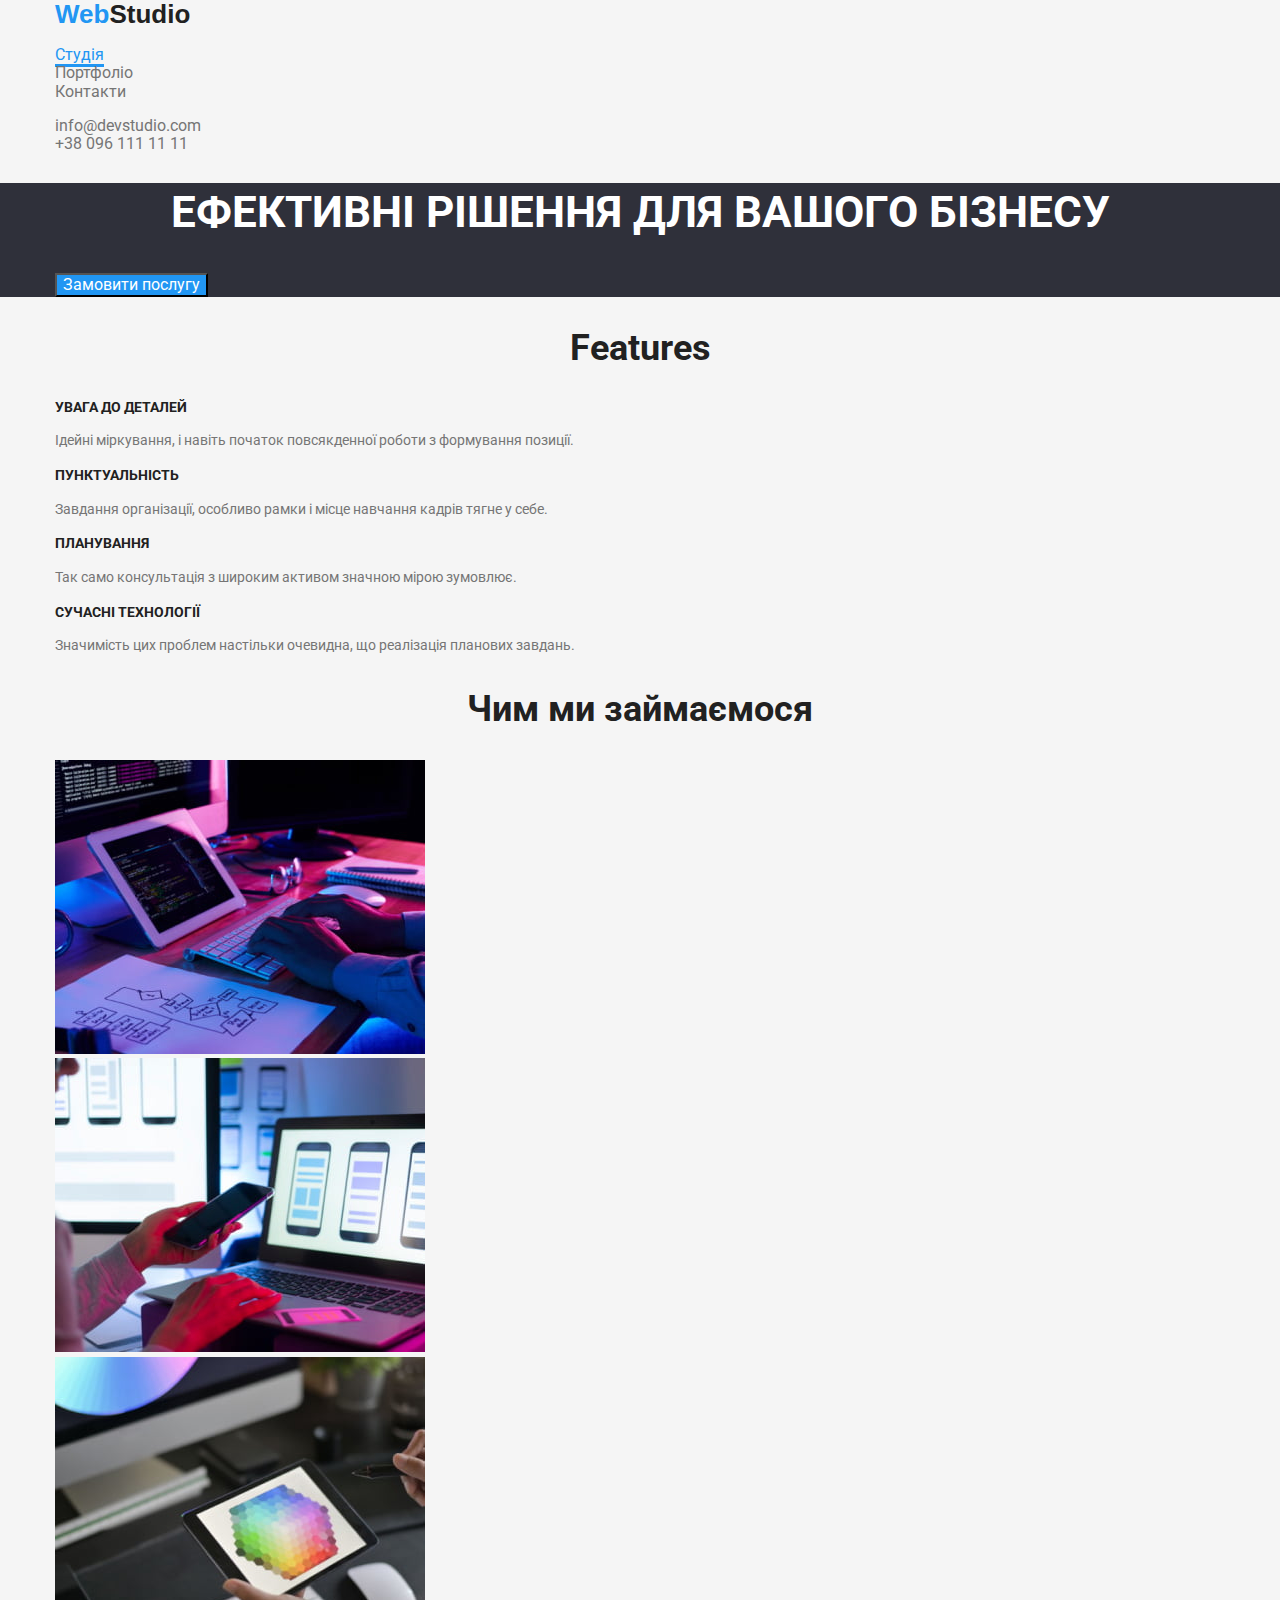
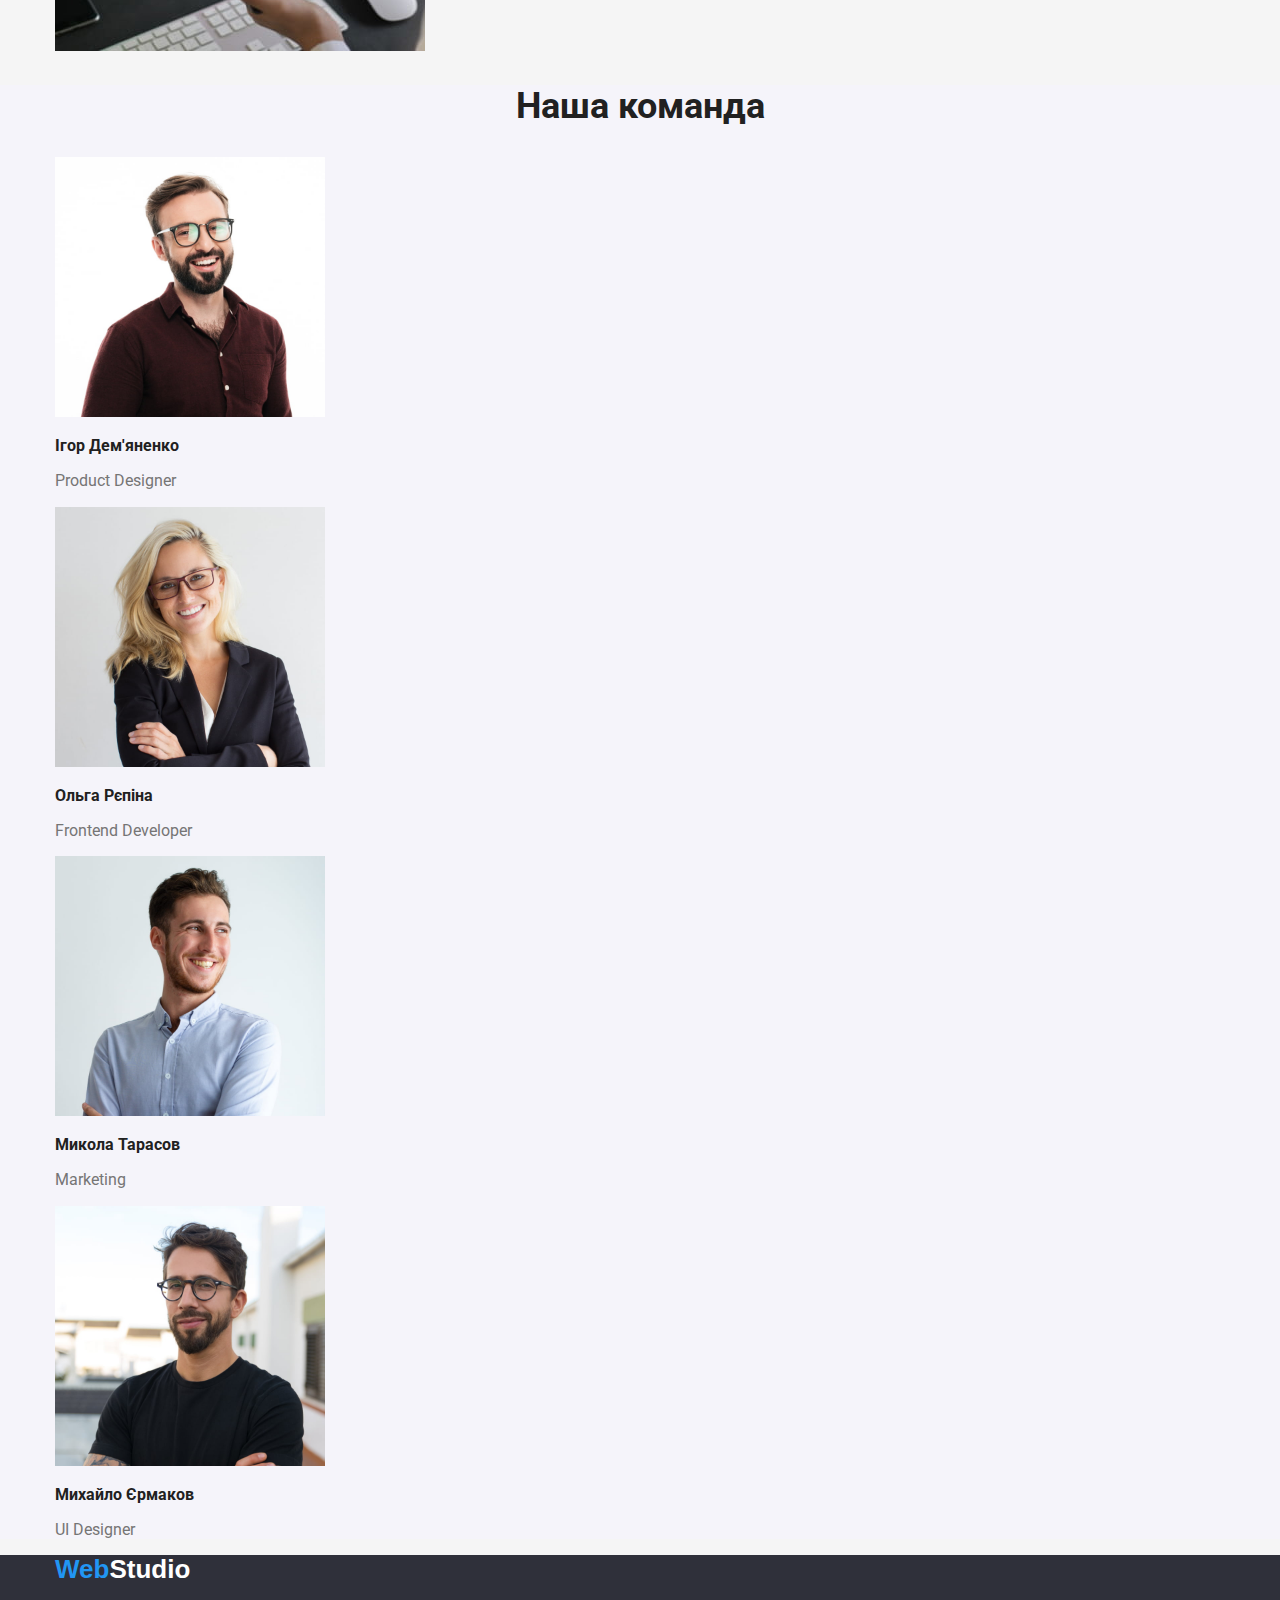
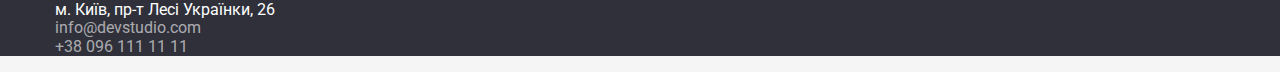
==== commit 6c9868e4: "remake-stylesheet" ====
--- a/index.html
+++ b/index.html
@@ -4,15 +4,16 @@
     <meta charset="UTF-8" />
     <meta name="viewport" content="width=device-width, initial-scale=1.0" />
     <title>ВЕБ Судія Києва</title>
-    <link
-      rel="stylesheet"
-      href="https://cdnjs.cloudflare.com/ajax/libs/modern-normalize/1.0.0/modern-normalize.min.css"
-    />
+
     <link rel="preconnect" href="https://fonts.googleapis.com" />
     <link rel="preconnect" href="https://fonts.gstatic.com" crossorigin />
     <link
       href="https://fonts.googleapis.com/css2?family=Raleway:wght@700&family=Roboto:wght@400;500;700;900&display=swap"
       rel="stylesheet"
+    />
+    <link
+      rel="stylesheet"
+      href="https://cdnjs.cloudflare.com/ajax/libs/modern-normalize/1.0.0/modern-normalize.min.css"
     />
     <link rel="stylesheet" href="./css/styles.css" />
   </head>
--- a/css/styles.css
+++ b/css/styles.css
@@ -34,6 +34,7 @@
 .container {
     width: 1200px;
     padding: 0 15px;
+    margin: 0 auto;
 }
 
 .logo {
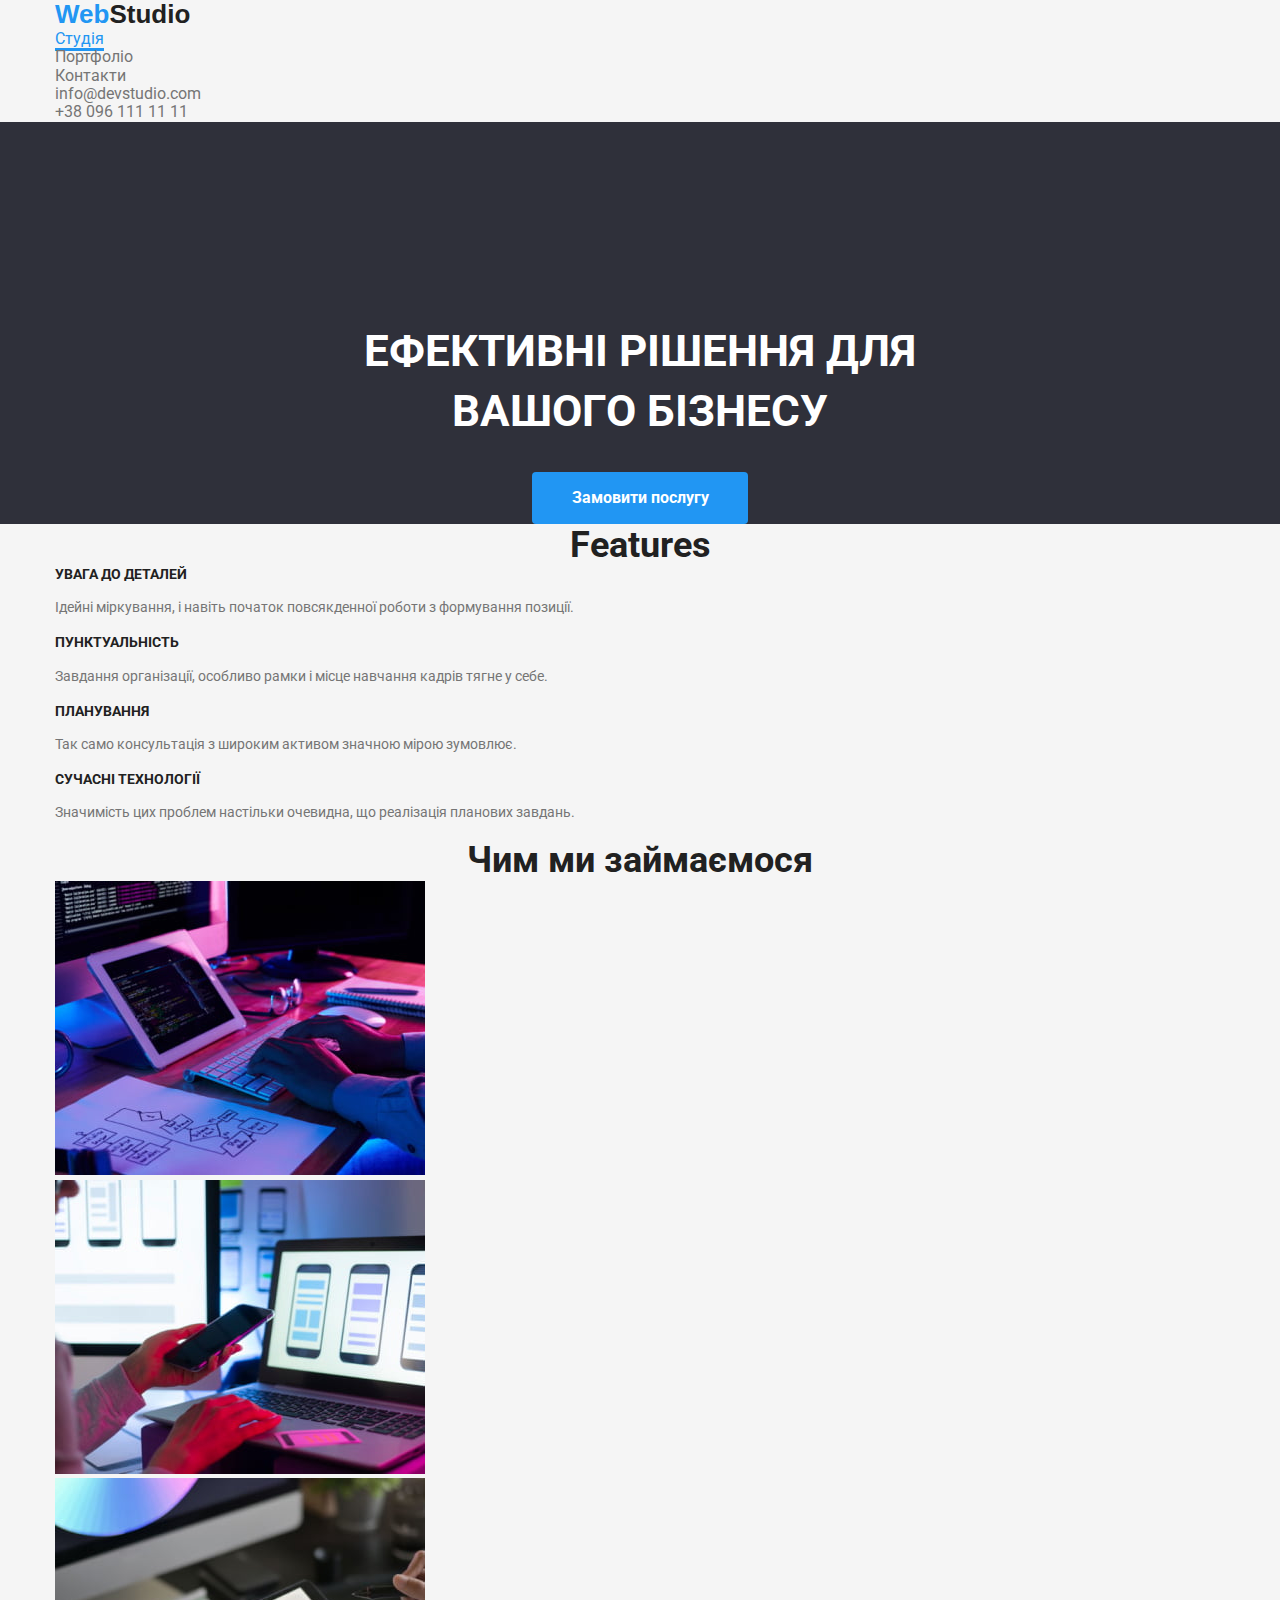
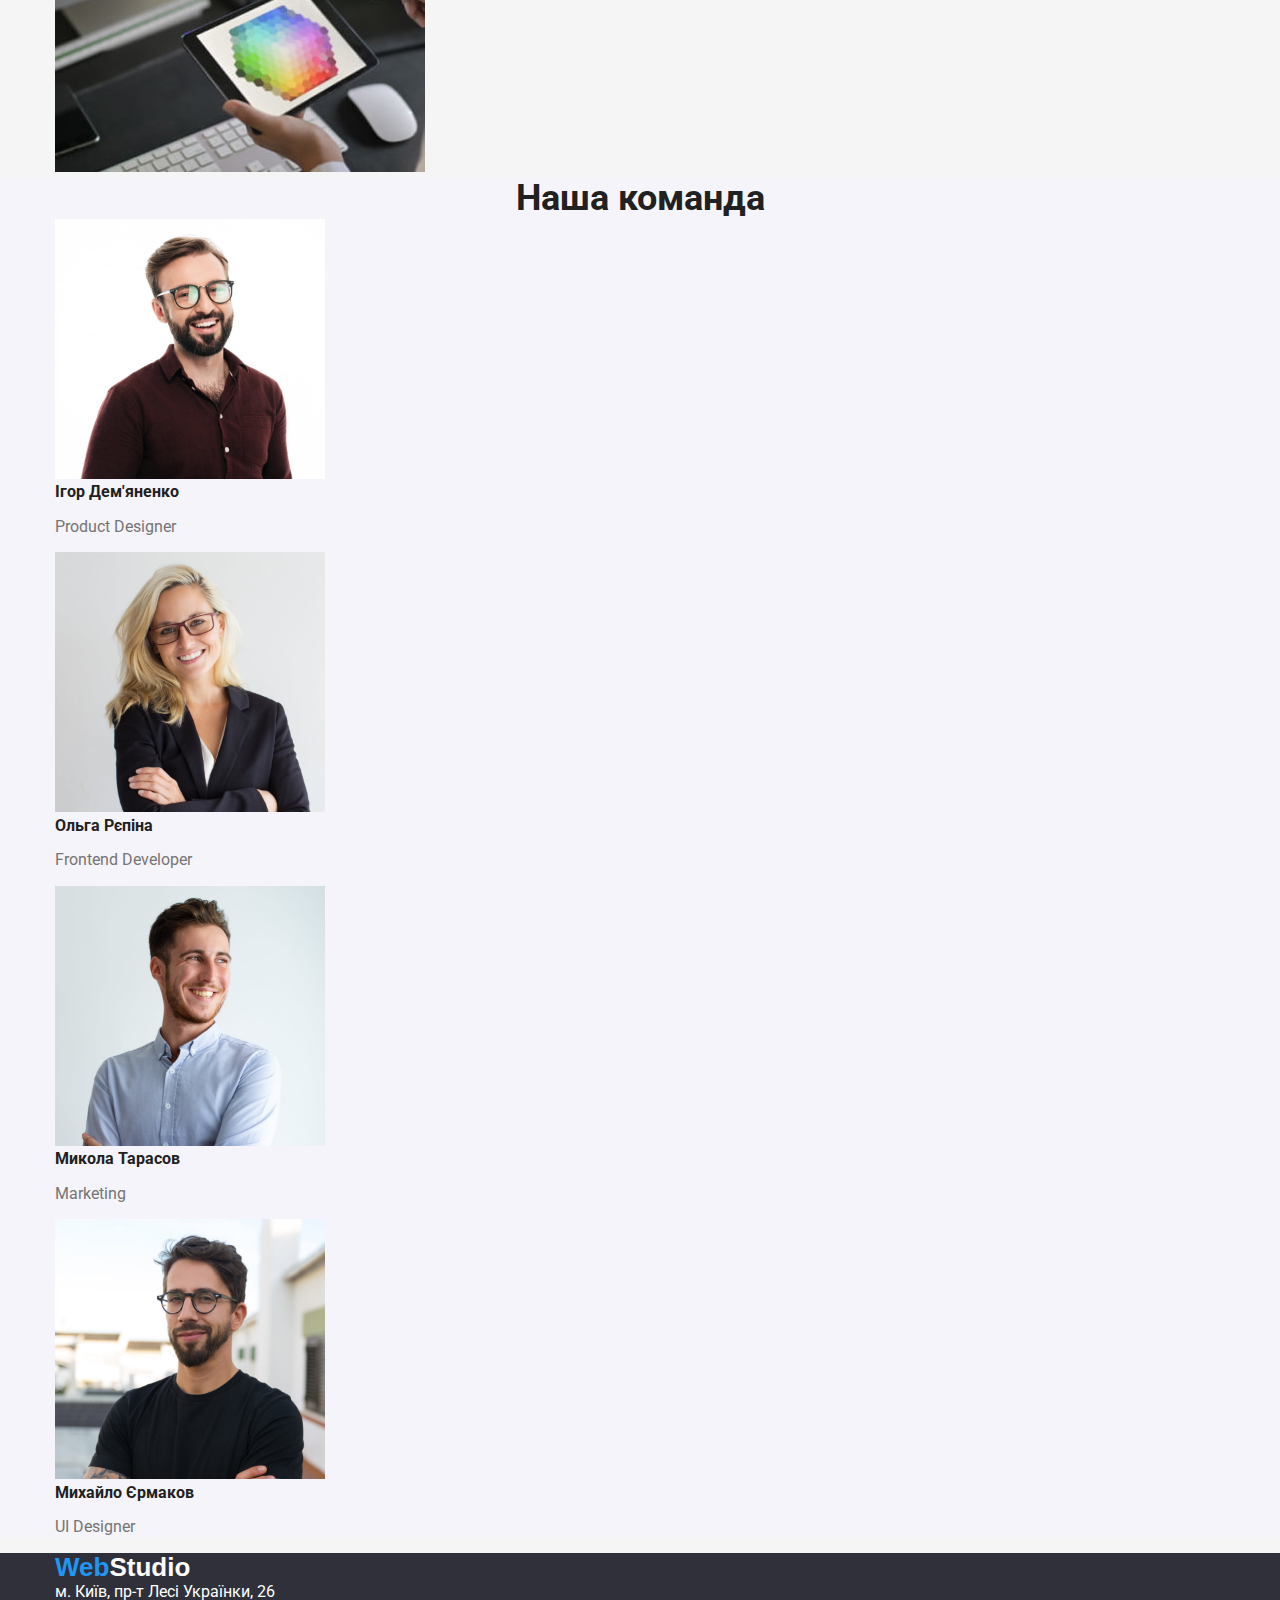
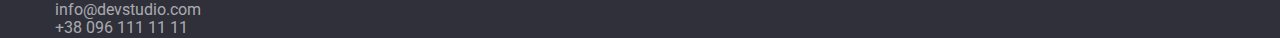
==== commit 6f37b5fc: "add-styles-studio" ====
--- a/index.html
+++ b/index.html
@@ -26,7 +26,7 @@
         >
         <!-- NAVIGATION -->
         <nav class="nav">
-          <ul class="nav-list">
+          <ul class="nav-list list">
             <li class="nav-item">
               <a class="nav-link active" href="./index.html">студія</a>
             </li>
@@ -41,12 +41,12 @@
         <!-- CONTACTS -->
         <ul class="contacts-list list">
           <li class="contacts-item">
-            <a class="contacts-linck mail" href="mailto:info@devstudio.com"
+            <a class="contacts-link mail" href="mailto:info@devstudio.com"
               >info@devstudio.com</a
             >
           </li>
           <li class="contacts-item">
-            <a class="contacts-linck tel" href="tel:+380961111111"
+            <a class="contacts-link tel" href="tel:+380961111111"
               >+38 096 111 11 11</a
             >
           </li>
@@ -65,7 +65,7 @@
       <section class="features">
         <div class="container">
           <h2 class="features-title section-title">Features</h2>
-          <ul class="features-list">
+          <ul class="features-list list">
             <li class="features-item">
               <h3 class="features-item-title">увага до деталей</h3>
               <p>
@@ -100,7 +100,7 @@
       <section class="our-work">
         <div class="container">
           <h2 class="our-work-title section-title">Чим ми займаємося</h2>
-          <ul class="our-work-list">
+          <ul class="our-work-list list">
             <li class="our-work-item">
               <img width="370" src="images/our_work/desktot.jpg" alt="" />
             </li>
@@ -117,7 +117,7 @@
       <section class="team">
         <div class="container">
           <h2 class="team-title section-title">Наша команда</h2>
-          <ul class="team-list">
+          <ul class="team-list list">
             <li class="team-item">
               <div>
                 <img width="270" src="images/team/igor.jpg" alt="" />
@@ -158,7 +158,7 @@
         >
         <!-- ADDRESS -->
         <address class="address" id="address_s">
-          <ul class="address-list">
+          <ul class="address-list list">
             <li class="address-item">
               <a
                 class="address-link address-map"
--- a/css/styles.css
+++ b/css/styles.css
@@ -20,15 +20,20 @@
     font-family: roboto, sans-serif;
 }
 
-ul {
-list-style: none;
-padding-left: 0;
+h1, h2, h3, h4, h5,h6 {
+    margin: 0;
+}
+
+.list {
+    list-style: none;
+    padding: 0;
+    margin: 0;
 }
 
 
 a {
     text-decoration: none;
-   color: var(--main-text-color);
+    color: var(--main-text-color);
 }
 
 .container {
@@ -43,6 +48,9 @@
     font-weight: 700;
     text-transform: capitalize;
     font-family: ralewey, sans-serif;
+
+    /* display: inline-block;
+    padding: 24px 0; */
 }
 
 .logo:hover,
@@ -61,6 +69,8 @@
 
 .nav-link {
     text-transform: capitalize;
+    /* display: inline-block;
+    padding: 32px 0; */
 }
 
 .nav-link:hover,
@@ -73,6 +83,11 @@
     border-bottom: 3px solid var(--acsent-cec-text-color);
 }
 
+.contacts-link {
+    /* display: inline-block;
+        padding: 32px 0; */
+}
+
 .contacts-linck:hover,
 .contacts-linck:focus {
     color: var(--acsent-cec-text-color);
@@ -80,6 +95,7 @@
 
 .hero {
     background-color: var(--acsent-bgc);
+   
 }
 
 .hero-title {
@@ -88,11 +104,23 @@
     color: var(--acsent-text-color);
     text-transform: uppercase;
     text-align: center;
+
+    padding: 200px 252px 0 252px;
+    margin-bottom: 30px;
 }
 
 .hero-button {
      background-color: var(--acsent-cec-text-color);
      color: var(--acsent-text-color);
+     font-weight: 700;
+
+     display: block;
+     margin: 0 auto;
+     min-width: 216px;
+     padding: 15px 30px;
+     border-color: transparent;
+     border-radius: 4px;
+     
 
 }
 
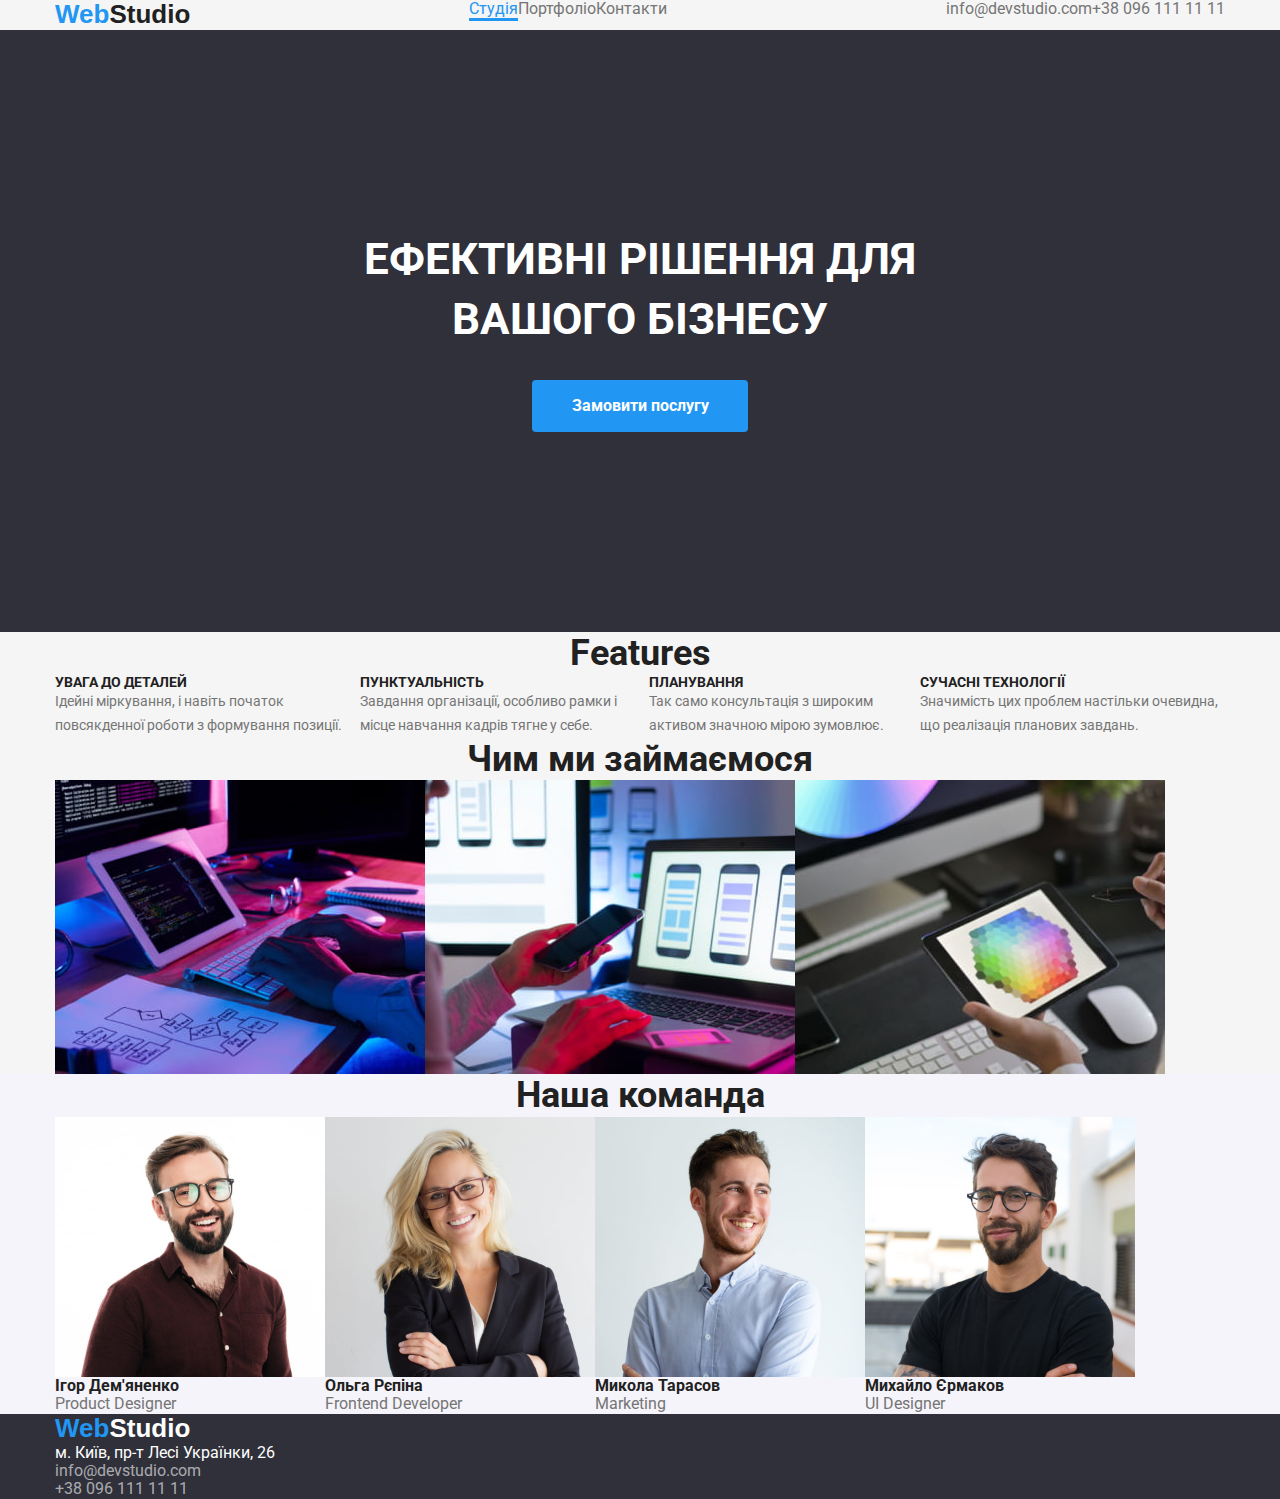
==== commit 7f3ca665: "add-flaxboxes" ====
--- a/index.html
+++ b/index.html
@@ -102,13 +102,22 @@
           <h2 class="our-work-title section-title">Чим ми займаємося</h2>
           <ul class="our-work-list list">
             <li class="our-work-item">
-              <img width="370" src="images/our_work/desktot.jpg" alt="" />
+              <img 
+              width="370" 
+              src="images/our_work/desktot.jpg" 
+              alt="" />
             </li>
             <li class="our-work-item">
-              <img width="370" src="images/our_work/mobile.jpg" alt="" />
+              <img 
+              width="370" 
+              src="images/our_work/mobile.jpg" 
+              alt="" />
             </li>
             <li class="our-work-item">
-              <img width="370" src="images/our_work/tablet.jpg" alt="" />
+              <img 
+              width="370" 
+              src="images/our_work/tablet.jpg" 
+              alt="" />
             </li>
           </ul>
         </div>
@@ -120,28 +129,40 @@
           <ul class="team-list list">
             <li class="team-item">
               <div>
-                <img width="270" src="images/team/igor.jpg" alt="" />
+                <img 
+                width="270" 
+                src="images/team/igor.jpg" 
+                alt="" />
                 <h3 class="team-item-title">Ігор Дем'яненко</h3>
                 <p>Product Designer</p>
               </div>
             </li>
             <li class="team-item">
               <div>
-                <img width="270" src="images/team/olga.jpg" alt="" />
+                <img 
+                width="270" 
+                src="images/team/olga.jpg" 
+                alt="" />
                 <h3 class="team-item-title">Ольга Рєпіна</h3>
                 <p>Frontend Developer</p>
               </div>
             </li>
             <li class="team-item">
               <div>
-                <img width="270" src="images/team/mukola.jpg" alt="" />
+                <img 
+                width="270" 
+                src="images/team/mukola.jpg" 
+                alt="" />
                 <h3 class="team-item-title">Микола Тарасов</h3>
                 <p>Marketing</p>
               </div>
             </li>
             <li class="team-item">
               <div>
-                <img width="270" src="images/team/muhaylo.jpg" alt="" />
+                <img 
+                width="270" 
+                src="images/team/muhaylo.jpg" 
+                alt="" />
                 <h3 class="team-item-title">Михайло Єрмаков</h3>
                 <p>UI Designer</p>
               </div>
--- a/css/styles.css
+++ b/css/styles.css
@@ -20,8 +20,12 @@
     font-family: roboto, sans-serif;
 }
 
-h1, h2, h3, h4, h5,h6 {
+h1, h2, h3, h4, h5,h6, p {
     margin: 0;
+}
+
+img {
+    display: block;
 }
 
 .list {
@@ -42,6 +46,11 @@
     margin: 0 auto;
 }
 
+header>.container {
+    display: flex;
+    justify-content: space-between;
+}
+
 .logo {
     color: var(--acsent-cec-text-color);
     font-size: 26px;
@@ -67,6 +76,10 @@
     color: var(--acsent-cec-text-color);
 }
 
+.nav-list {
+    display: flex;
+}
+
 .nav-link {
     text-transform: capitalize;
     /* display: inline-block;
@@ -81,6 +94,10 @@
 .active {
     color: var(--acsent-cec-text-color);
     border-bottom: 3px solid var(--acsent-cec-text-color);
+}
+
+.contacts-list{
+    display: flex;
 }
 
 .contacts-link {
@@ -88,14 +105,18 @@
         padding: 32px 0; */
 }
 
-.contacts-linck:hover,
-.contacts-linck:focus {
+.contacts-link:hover,
+.contacts-link:focus {
     color: var(--acsent-cec-text-color);
 }
 
 .hero {
     background-color: var(--acsent-bgc);
-   
+    
+}
+
+.hero>.container {
+    padding: 200px 252px;
 }
 
 .hero-title {
@@ -105,7 +126,7 @@
     text-transform: uppercase;
     text-align: center;
 
-    padding: 200px 252px 0 252px;
+    
     margin-bottom: 30px;
 }
 
@@ -120,8 +141,15 @@
      padding: 15px 30px;
      border-color: transparent;
      border-radius: 4px;
+
+     cursor: pointer;
      
-
+}
+
+.hero-button:hover,
+.hero-button:focus {
+    color: var(--sec-text-color);
+    background-color:var(--sec-bgc);
 }
 
 .section-title {
@@ -132,23 +160,33 @@
     text-align: center;
 }
 
-.features-item-title{
+.features-list{
+    display: flex;
+}
+
+.features-item-title {
     color: var(--sec-text-color);
     font-size: 14px;
     font-weight: 700;
     line-height: 1.17;
     text-transform: uppercase;
 }
-.features-item>p{
+.features-item>p {
     font-size: 14px;
     line-height: 1.71;
 }
 
+.our-work-list {
+    display: flex;
+}
+
 .team {
     background-color: var(--sec-bgc);
 }
 
-
+.team-list {
+    display: flex;
+}
 
 .team-item-title {
     color: var(--sec-text-color);
@@ -191,4 +229,21 @@
 .address-mail,
 .address-tel {
     color: rgba(255, 255, 255, 0.6);
+}
+
+/* PORTFOLIO */
+
+.button {
+    font-weight: 500;
+    text-transform: capitalize;
+
+    padding: 10px 22px;
+    border: transparent;
+    border-radius: 4px;
+}
+
+.button:hover,
+.button:focus {
+    color: var(--acsent-text-color);
+    background-color:var(--acsent-cec-text-color);
 }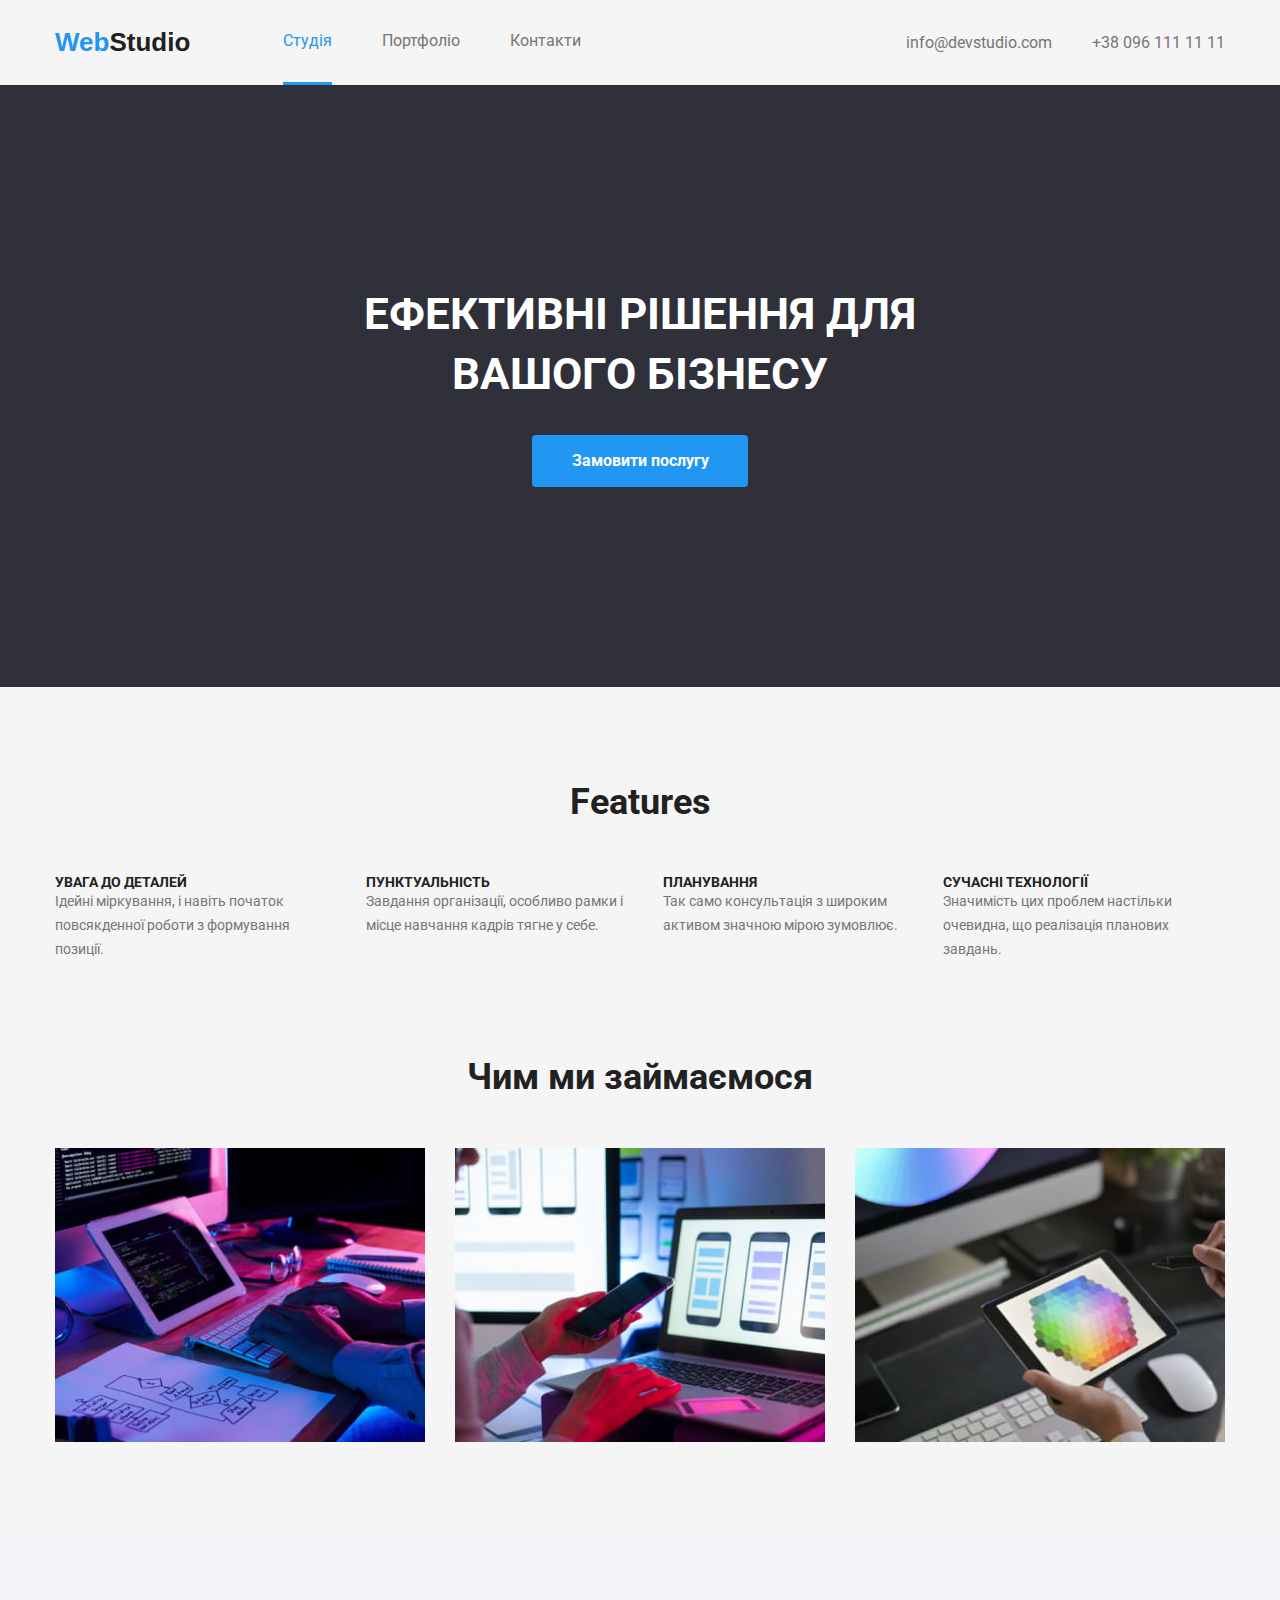
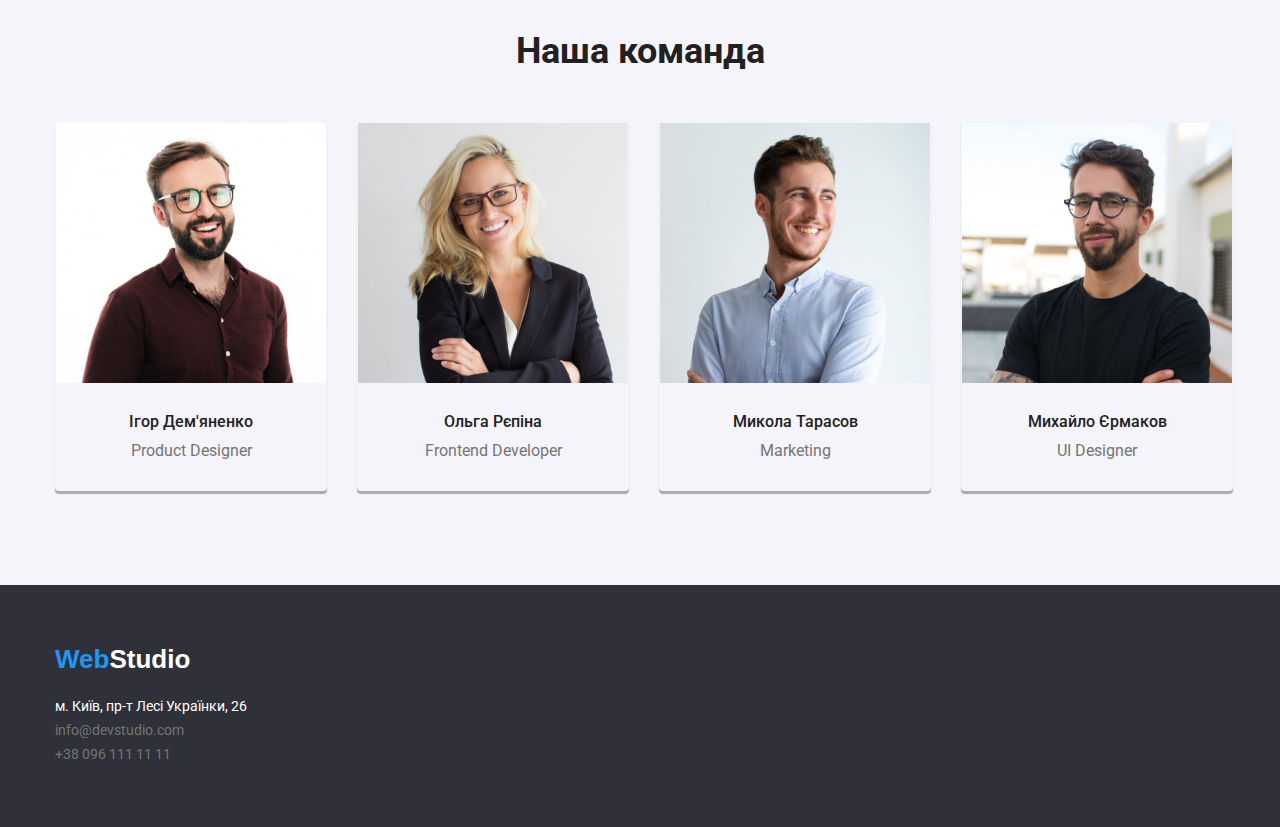
==== commit f9f5768d: "add-styles-footer" ====
--- a/index.html
+++ b/index.html
@@ -57,7 +57,7 @@
       <!-- HERO -->
       <section class="hero">
         <div class="container">
-          <h1 class="hero-title">Ефективні рішення для вашого бізнесу</h1>
+          <h1 class="hero-title">Ефективні рішення для <br> вашого бізнесу</h1>
           <button type="button" class="hero-button">Замовити послугу</button>
         </div>
       </section>
@@ -128,43 +128,55 @@
           <h2 class="team-title section-title">Наша команда</h2>
           <ul class="team-list list">
             <li class="team-item">
-              <div>
+              <div class="team-mate">
                 <img 
                 width="270" 
                 src="images/team/igor.jpg" 
                 alt="" />
-                <h3 class="team-item-title">Ігор Дем'яненко</h3>
-                <p>Product Designer</p>
-              </div>
-            </li>
-            <li class="team-item">
-              <div>
+                <div class="team-mate-discription">
+                  <h3 class="team-item-title">Ігор Дем'яненко</h3>
+                  <p>Product Designer</p>
+                </div>
+               
+              </div>
+            </li>
+            <li class="team-item">
+              <div class="team-mate">
                 <img 
                 width="270" 
                 src="images/team/olga.jpg" 
                 alt="" />
-                <h3 class="team-item-title">Ольга Рєпіна</h3>
-                <p>Frontend Developer</p>
-              </div>
-            </li>
-            <li class="team-item">
-              <div>
+                <div class="team-mate-discription">
+                  <h3 class="team-item-title">Ольга Рєпіна</h3>
+                  <p>Frontend Developer</p>
+                </div>
+              
+              </div>
+            </li>
+            <li class="team-item">
+              <div class="team-mate">
                 <img 
                 width="270" 
                 src="images/team/mukola.jpg" 
                 alt="" />
-                <h3 class="team-item-title">Микола Тарасов</h3>
-                <p>Marketing</p>
-              </div>
-            </li>
-            <li class="team-item">
-              <div>
+                <div class="team-mate-discription">
+                  <h3 class="team-item-title">Микола Тарасов</h3>
+                  <p>Marketing</p>
+                </div>
+               
+              </div>
+            </li>
+            <li class="team-item">
+              <div class="team-mate">
                 <img 
                 width="270" 
                 src="images/team/muhaylo.jpg" 
                 alt="" />
-                <h3 class="team-item-title">Михайло Єрмаков</h3>
+                <div class="team-mate-discription">
+                  <h3 class="team-item-title">Михайло Єрмаков</h3>
                 <p>UI Designer</p>
+                </div>
+                
               </div>
             </li>
           </ul>
--- a/css/styles.css
+++ b/css/styles.css
@@ -48,7 +48,8 @@
 
 header>.container {
     display: flex;
-    justify-content: space-between;
+    align-items: center;
+
 }
 
 .logo {
@@ -77,13 +78,15 @@
 }
 
 .nav-list {
-    display: flex;
+    margin-left: 93px;
+    display: flex;
+    gap: 50px;
 }
 
 .nav-link {
     text-transform: capitalize;
-    /* display: inline-block;
-    padding: 32px 0; */
+    display: inline-block;
+    padding: 32px 0;
 }
 
 .nav-link:hover,
@@ -97,12 +100,14 @@
 }
 
 .contacts-list{
-    display: flex;
+    margin-left: auto;
+    display: flex;
+    gap: 40px;
 }
 
 .contacts-link {
-    /* display: inline-block;
-        padding: 32px 0; */
+    display: block;
+        padding: 32px 0;
 }
 
 .contacts-link:hover,
@@ -112,11 +117,8 @@
 
 .hero {
     background-color: var(--acsent-bgc);
-    
-}
-
-.hero>.container {
-    padding: 200px 252px;
+    padding: 200px 0;
+    text-align: center;
 }
 
 .hero-title {
@@ -124,9 +126,6 @@
     line-height:1.36;
     color: var(--acsent-text-color);
     text-transform: uppercase;
-    text-align: center;
-
-    
     margin-bottom: 30px;
 }
 
@@ -135,12 +134,12 @@
      color: var(--acsent-text-color);
      font-weight: 700;
 
-     display: block;
-     margin: 0 auto;
+     margin: 0;
      min-width: 216px;
      padding: 15px 30px;
      border-color: transparent;
      border-radius: 4px;
+    
 
      cursor: pointer;
      
@@ -158,10 +157,16 @@
     color: var(--sec-text-color);
     font-weight: 700;
     text-align: center;
+    margin-bottom: 50px;
+}
+
+.features {
+    padding: 94px 0;
 }
 
 .features-list{
     display: flex;
+    gap: 30px;
 }
 
 .features-item-title {
@@ -176,27 +181,57 @@
     line-height: 1.71;
 }
 
+.our-work {
+    padding-bottom: 94px;
+}
+
 .our-work-list {
     display: flex;
+    gap: 30px;
 }
 
 .team {
     background-color: var(--sec-bgc);
-}
-
+    padding: 94px 0;
+}
+.team-title {
+    margin-bottom: 50px;
+}
 .team-list {
     display: flex;
+    gap: 30px;
+}
+.team-mate {
+    border: 1px solid transparent;
+    border-bottom-left-radius: 4px;
+    border-bottom-right-radius: 4px;
+    box-shadow: 0 3px 1px 0px rgba(0, 0, 0, 0.3);
+
 }
 
 .team-item-title {
+    font-weight: 500;
     color: var(--sec-text-color);
     font-size: 16px;
     text-transform: capitalize;
     line-height: 1.17;
+
+    margin-bottom: 10px;
+}
+
+.team-mate-discription {
+    padding: 30px 0;
+    text-align: center;
 }
 
 .footer {
     background-color: var(--acsent-bgc);
+    padding: 60px 0;
+}
+
+.footer .logo {
+    display: block;
+    margin-bottom: 20px;
 }
 
 .footer .logo-acsent {
@@ -214,7 +249,9 @@
 
 .address {
     font-style: normal;
-    color: var(--acsent-text-color);
+     color: rgba(255, 255, 255, 0.6);
+    font-size: 14px;
+    line-height: 1.71;
 }
 
 .address-link:hover,
@@ -228,10 +265,22 @@
 
 .address-mail,
 .address-tel {
-    color: rgba(255, 255, 255, 0.6);
+   
 }
 
 /* PORTFOLIO */
+
+.examples>.container {
+    padding: 94px 0;
+}
+
+.button-list {
+    margin-bottom: 34px;
+
+    display: flex;
+    justify-content: center;
+    gap: 8px;
+}
 
 .button {
     font-weight: 500;
@@ -246,4 +295,34 @@
 .button:focus {
     color: var(--acsent-text-color);
     background-color:var(--acsent-cec-text-color);
+    cursor: pointer;
+}
+
+.examples-list {
+    display: flex;
+    flex-wrap: wrap;
+    gap: 30px;
+}
+
+.examples-item {
+    border: 1px solid #EEEEEE;
+}
+
+.examples-item img {
+    margin-bottom: 20px;
+}
+
+.examples-discription {
+    padding: 20px 24px;
+}
+
+.examples-item h3 {
+    line-height: 2;
+  
+}
+
+.examples-item p {
+    text-transform: capitalize;
+    line-height: 1.88;
+   
 }